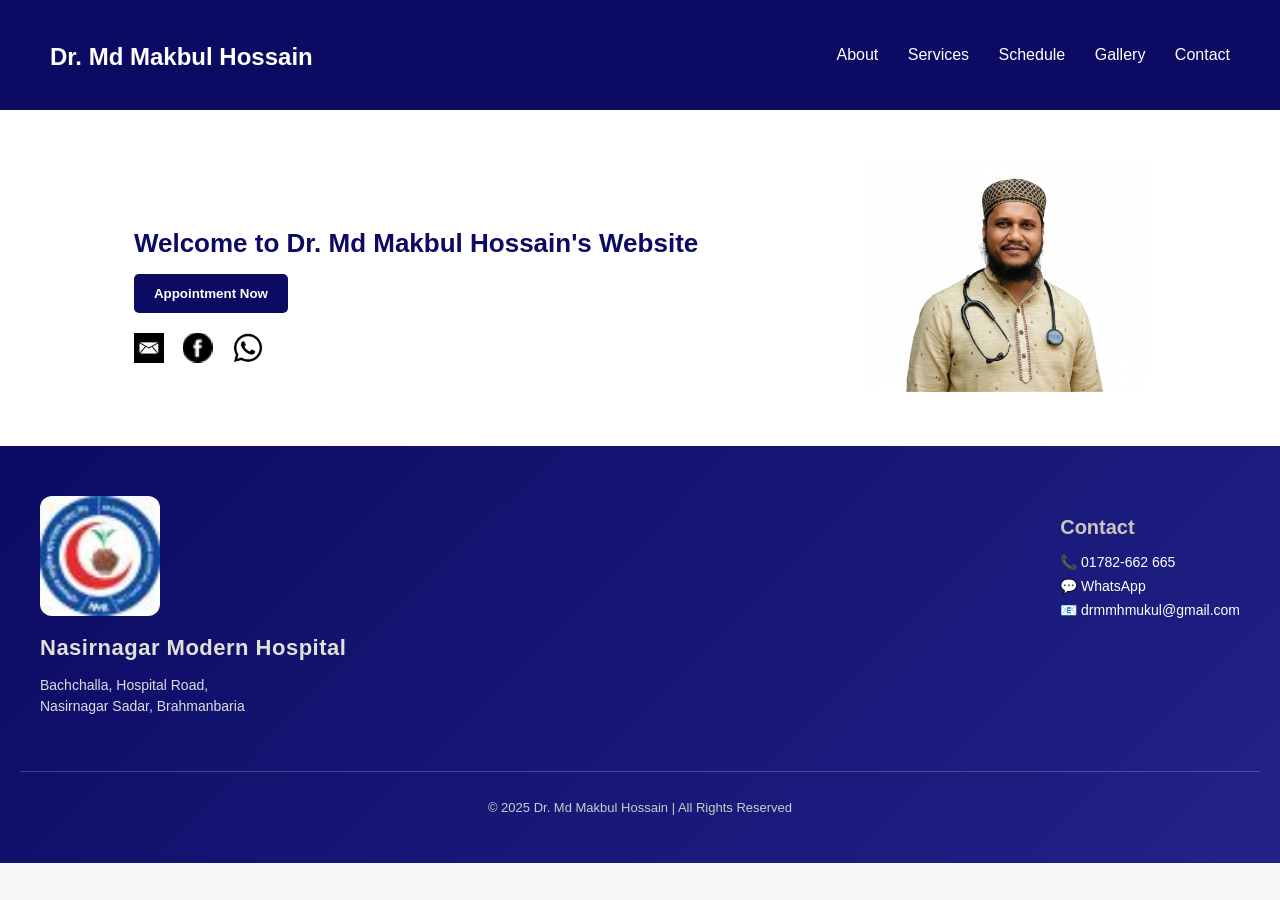
==== index.html @ ace00e94 "Initial-Cleaned All files" ====
<!DOCTYPE html>
<html lang="en">
<head>
  <meta charset="UTF-8" />
  <meta name="viewport" content="width=device-width, initial-scale=1.0"/>
  <title>DR.MD MAKBUL HOSSAIN - personal website</title>
  <link rel="stylesheet" href="assets/style.css">
  <link rel="stylesheet" href="assets/ome.css">
  <link rel="stylesheet" href="assets/ipti.css">
  <link rel="stylesheet" href="assets/maliha.css">
</head>
<body>

<body>

<!-- Header -->
  <header>
    <h1><a href="index.html">Dr. Md Makbul Hossain</a></h1>
    <nav>
      <a href="about.html">About</a>
      <a href="service.html">Services</a>
      <a href="schedule.html">Schedule</a>
      <a href="gallery.html">Gallery</a>
      <a href="contact.html">Contact</a>
    </nav>
  </header>

  <!-- Hero Section -->
  <section class="hero" id="home">
    <div class="hero-text">
      <h2>Welcome to Dr. Md Makbul Hossain's Website</h2>
      <button class="btn" onclick="window.location.href='contact.html'">Appointment Now</button>


      <div class="social-icons">
        <img src="image/msg.jpg" alt="message">
        <img src="image/facebookk.png" alt="facebook">
        <img src="image/whatsappp.png" alt="whatsapp">
      </div>
    </div>
    <div class="hero-img">
      <img src="image/dr1.jpg" alt="Doctor" width="280">
    </div>
  </section>

 <!-- Where footer will appear -->
<div id="footer"></div>

<!-- Load footer.html -->
<script>
  fetch("footer.html")
    .then(response => response.text())
    .then(data => {
      document.getElementById("footer").innerHTML = data;
    });
</script>

</body>
</html>
---- assets/style.css ----
/* =====================================================
   GLOBAL STYLES (Shared across all pages)
===================================================== */
body {
  font-family: Arial, sans-serif;
  margin: 0;
  padding: 0;
  background: #f7f7f7;
  color: #333;
}

h2 {
  color: #0b0b64;
  margin-bottom: 10px;
}

a {
  text-decoration: none;
}

/* =====================================================
   HEADER & NAVBAR (Shared + Hover Effects)
===================================================== */
header {
  display: flex;
  justify-content: space-between;
  align-items: center;
  padding: 15px 50px;
  background-color: #0b0b64; /* Navy blue */
  color: white;
}

header h1 a {
  color: white;
  font-size: 24px;
  font-weight: bold;
  transition: transform 0.3s ease, color 0.3s ease;
}

header h1 a:hover {
  transform: scale(1.15) rotate(-3deg);
  color: #eeede7; /* Gold color on hover */
}

header nav a {
  color: white;
  margin-left: 25px;
  font-weight: 500;
  position: relative;
  padding: 5px 0;
  transition: all 0.3s ease;
}

/* Animated underline for nav links */
header nav a::after {
  content: '';
  position: absolute;
  width: 0;
  height: 2px;
  bottom: 0;
  left: 50%;
  background-color: #eeebdd;
  transition: all 0.3s ease;
  border-radius: 1px;
}

header nav a:hover::after {
  width: 100%;
  left: 0;
}

header nav a:hover {
  transform: translateY(-5px) scale(1.05);
  color: #e4e2d8;
  text-shadow: 0 0 8px #e9e6d9, 0 0 12px #fff;
}



/* =====================================================
   FOOTER (Shared / Enhanced Premium Look)
===================================================== */
.footer {
  background: linear-gradient(135deg, #0b0b64, #222288);
  color: #fff;
  padding: 50px 20px 20px;
  font-family: 'Arial', sans-serif;
  position: relative;
}

.footer-container {
  display: flex;
  flex-wrap: wrap;
  justify-content: space-between;
  max-width: 1200px;
  margin: 0 auto;
  gap: 30px;
}

/* Logo Section */
.footer-logo img {
  width: 120px;
  border-radius: 12px;
  margin-bottom: 15px;
  transition: transform 0.3s ease;
}

.footer-logo img:hover {
  transform: scale(1.1);
}

.footer-logo h3 {
  margin: 0 0 10px;
  font-size: 22px;
  font-weight: bold;
  letter-spacing: 0.5px;
  color: #e2e1d8;
}

.footer-logo p {
  line-height: 1.5;
  color: #ddd;
  font-size: 14px;
}

/* Contact Section */
.footer-contact h3 {
  font-size: 20px;
  margin-bottom: 15px;
  color: #c9c7bd;
}

.footer-contact p {
  margin: 8px 0;
  font-size: 14px;
  transition: color 0.3s ease;
}

.footer-contact a {
  color: #fff;
  transition: color 0.3s ease, transform 0.3s ease;
}

.footer-contact a:hover {
  color: #c7c6c2;
  transform: translateX(5px);
}

/* Footer Bottom Bar */
.footer-bottom {
  text-align: center;
  padding: 15px 10px;
  margin-top: 40px;
  border-top: 1px solid rgba(255,255,255,0.2);
  font-size: 13px;
  color: #ccc;
}

/* =====================================================
   RESPONSIVE - HEADER & NAVBAR (Shared)
===================================================== */
@media (max-width: 768px) {
  header {
    flex-direction: column;
    gap: 15px;
    text-align: center;
  }

  header nav a {
    margin-left: 10px;
  }
}



/* =====================================================
   RESPONSIVE - FOOTER (Shared)
===================================================== */
@media (max-width: 768px) {
  .footer-container {
    flex-direction: column;
    align-items: center;
    text-align: center;
  }

  .footer-logo img {
    margin-bottom: 20px;
  }

  .footer-logo h3, .footer-contact h3 {
    font-size: 18px;
  }
}
---- assets/ome.css ----
/* =====================================================
   HERO SECTION (index.html)
===================================================== */
.hero {
  display: flex;
  align-items: center;
  justify-content: space-around;
  padding: 50px;
  background: white;
}

.hero-text {
  max-width: 50%;
}

.hero-text h2 {
  font-size: 26px;
  margin-bottom: 15px;
}

.btn {
  background: #0b0b64;
  color: white;
  padding: 12px 20px;
  border: none;
  border-radius: 5px;
  cursor: pointer;
  font-weight: bold;
  transition: background 0.3s ease;
}

.btn:hover {
  background: #222288;
}

/* Social Icons */
.social-icons {
  margin-top: 20px;
}

.social-icons img {
  margin-right: 15px;
  width: 30px;
  cursor: pointer;
}

/* =====================================================
   RESPONSIVE - HERO SECTION (index.html)
===================================================== */
@media (max-width: 768px) {
  .hero {
    flex-direction: column;
    text-align: center;
    padding: 30px;
  }

  .hero-text {
    max-width: 100%;
    margin-bottom: 20px;
  }
}

@media (max-width: 480px) {
  .hero-text h2 {
    font-size: 22px;
  }

  .btn {
    padding: 10px 16px;
    font-size: 14px;
  }

  .hero-img img {
    width: 220px;
  }
}


/* =====================================================
   ABOUT SECTION (about.html / index.html)
===================================================== */
.about {
  display: flex;
  justify-content: space-between;
  align-items: flex-start;
  padding: 50px;
  background: white;
  margin-top: 20px;
}

.about-text {
  width: 60%;
}

.about-img img {
  width: 280px;
  border-radius: 10px;
}

.credentials,
.philosophy {
  margin-top: 20px;
}



/* =====================================================
   RESPONSIVE - ABOUT SECTION (about.html / index.html)
===================================================== */
@media (max-width: 768px) {
  .about {
    flex-direction: column;
    align-items: center;
    padding: 30px 20px;
  }

  .about-text {
    width: 100%;
  }

  .about-img img {
    margin-top: 20px;
  }
}

@media (max-width: 480px) {
  .about-text h2 {
    font-size: 24px;
  }
}
---- assets/ipti.css ----
/* =====================================================
   SERVICES PAGE (service.html)
===================================================== */
#services h2 {
  text-align: center;
  font-size: 32px;
  margin: 50px 0 30px;
  font-weight: bold;
  color: #0b0b64;
}

#services .grid {
  display: grid;
  grid-template-columns: repeat(auto-fit, minmax(280px, 1fr));
  gap: 30px;
  padding: 0 50px 50px;
}

#services .card img {
  width: 100%;
  height: 200px;
  object-fit: cover;
  transition: transform 0.3s ease, filter 0.3s ease;
}

#services .card-content h3 {
  font-size: 20px;
  margin-bottom: 15px;
  font-weight: 600;
}

#services .card-content a {
  display: inline-block;
  padding: 10px 22px;
  border-radius: 6px;
  font-weight: bold;
  transition: all 0.3s ease;
}

#services .card-content a:hover {
  background: #ffd700;
  color: #0b0b64;
  transform: scale(1.05);
  box-shadow: 0 4px 15px rgba(0,0,0,0.2);
}

#services .card:hover img {
  transform: scale(1.05);
  filter: brightness(1.05);
}




/* =====================================================
   RESPONSIVE - SERVICES PAGE (service.html)
===================================================== */
@media (max-width: 768px) {
  #services .grid {
    padding: 0 30px 30px;
  }
}

@media (max-width: 480px) {
  #services h2 {
    font-size: 26px;
    margin: 40px 0 20px;
  }

  #services .card-content h3 {
    font-size: 18px;
  }

  #services .card-content a {
    padding: 8px 16px;
    font-size: 14px;
  }

  #services .card img {
    height: 180px;
  }
}

/* =====================================================
   GALLERY / CHARITY /  (grid layout)
===================================================== */
section h2 {
  text-align: center;
  font-size: 28px;
  margin: 40px 0 20px;
  color: #0b0b64;
}

.grid {
  display: grid;
  grid-template-columns: repeat(auto-fit, minmax(280px, 1fr));
  gap: 30px;
  padding: 0 50px 50px;
}

.card {
  background: #fff;
  border-radius: 10px;
  overflow: hidden;
  box-shadow: 0 6px 15px rgba(0,0,0,0.1);
  transition: transform 0.3s ease, box-shadow 0.3s ease;
  position: relative;
}

.card img {
  width: 100%;
  display: block;
  transition: transform 0.3s ease;
}

.card-content {
  padding: 20px;
  text-align: center;
}

.card-content h3 {
  margin-bottom: 15px;
  color: #0b0b64;
}

.card-content a {
  text-decoration: none;
  color: #fff;
  background: #0b0b64;
  padding: 10px 20px;
  border-radius: 5px;
  font-weight: bold;
  transition: background 0.3s ease, transform 0.3s ease;
}

.card-content a:hover {
  background: #ffd700;
  color: #0b0b64;
  transform: scale(1.05);
}

.card:hover {
  transform: translateY(-10px);
  box-shadow: 0 12px 25px rgba(0,0,0,0.2);
}

.card:hover img {
  transform: scale(1.05);
}




/* =====================================================
   RESPONSIVE - GALLERY / CHARITY / 
===================================================== */
@media (max-width: 768px) {
  .grid {
    padding: 0 30px 30px;
    gap: 20px;
  }
}

@media (max-width: 480px) {
  section h2 {
    font-size: 26px;
    margin: 30px 0 15px;
  }

  .card-content h3 {
    font-size: 18px;
    margin-bottom: 10px;
  }

  .card-content a {
    padding: 8px 16px;
    font-size: 14px;
  }

  .card img {
    height: 180px;
  }
}
---- assets/maliha.css ----
/* =====================================================
   SCHEDULE PAGE (schedule.html)
===================================================== */
body.schedule-page {
  background: #f5f8fc;
  color: #222;
}

.container {
  max-width: 900px;
  margin: 30px auto;
  background: white;
  padding: 30px;
  border-radius: 10px;
  box-shadow: 0px 0px 10px rgba(0,0,0,0.1);
}

.doctor-info {
  display: flex;
  align-items: center;
  justify-content: space-between;
  flex-wrap: wrap;
  margin-bottom: 30px;
}

.doctor-info img {
  width: 200px;
  border-radius: 10px;
}

.doctor-details {
  max-width: 600px;
}

.schedule, .contact {
  padding: 20px;
  margin: 20px 0;
  border-radius: 8px;
}

.schedule {
  background: #eaf3ff;
  border-left: 5px solid #0b4c9c;
}

.schedule h3, .contact h3 {
  margin-top: 0;
  color: #0b4c9c;
}

.highlight {
  font-weight: bold;
  color: #0b4c9c;
}

/* =====================================================
   RESPONSIVE - SCHEDULE PAGE (schedule.html)
===================================================== */
@media (max-width: 768px) {
  .doctor-info {
    flex-direction: column;
    align-items: center;
  }

  .doctor-info img {
    margin-bottom: 20px;
  }

  .container {
    padding: 20px;
  }
}

@media (max-width: 480px) {
  .doctor-details h2 {
    font-size: 20px;
  }

  .schedule, .contact {
    padding: 15px;
  }
}


/* =====================================================
   CONTACT PAGE (contact.html)
===================================================== */

/*............code...........*/
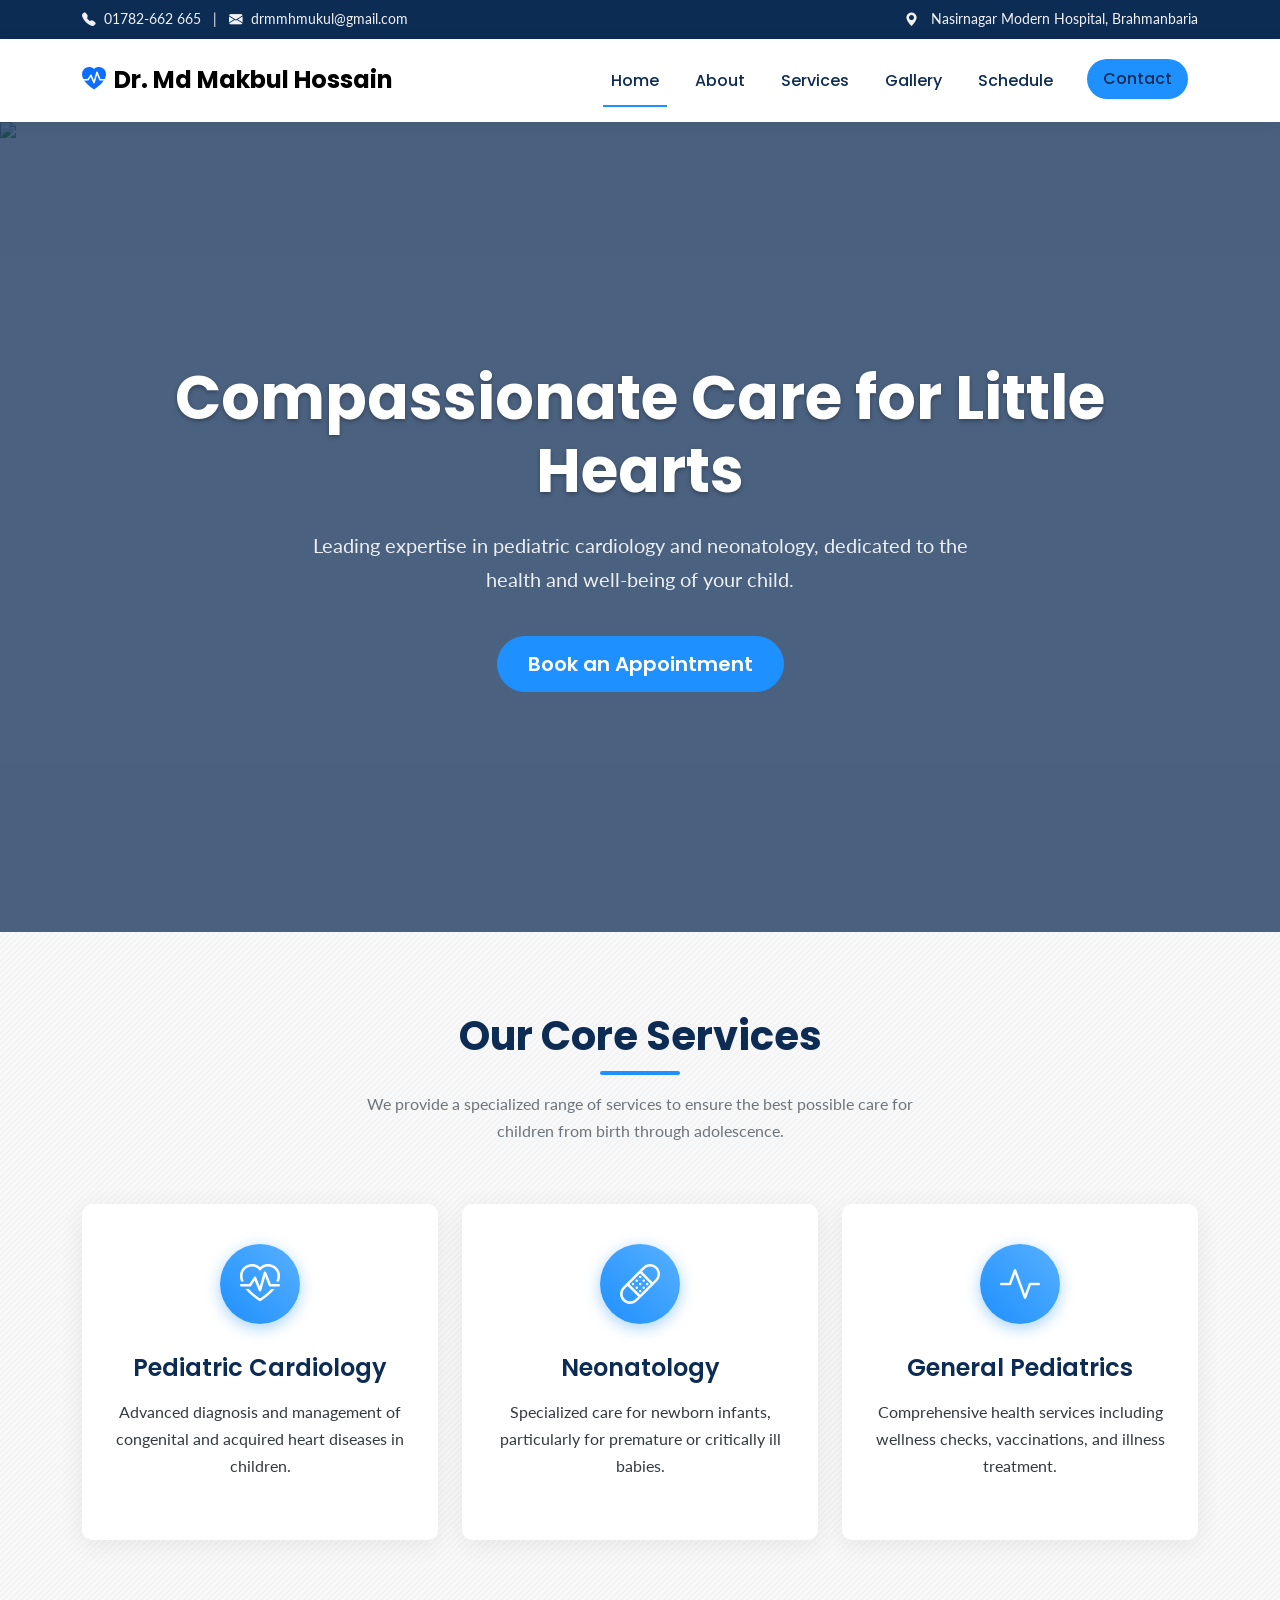
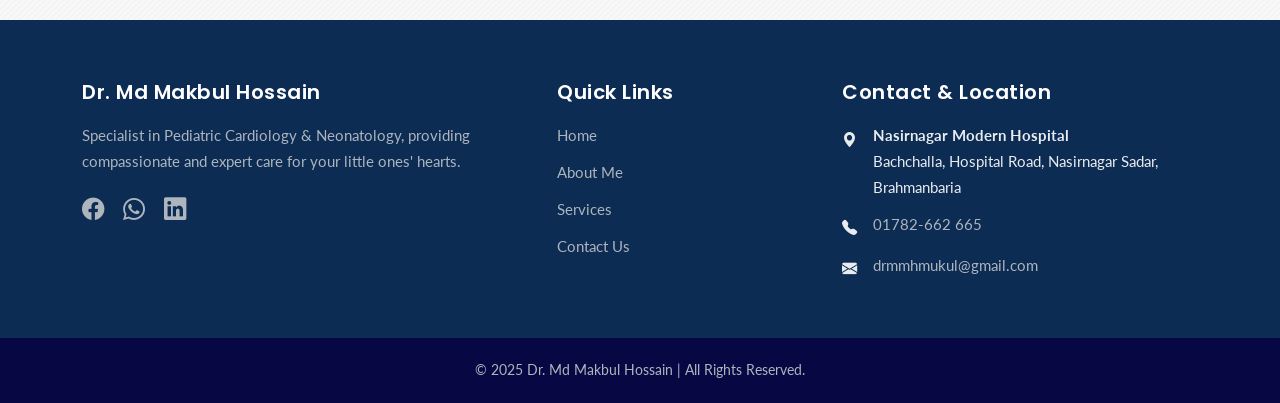
==== commit 786f88ab: "Home and About is updated" ====
--- a/index.html
+++ b/index.html
@@ -1,60 +1,179 @@
-
 <!DOCTYPE html>
 <html lang="en">
 <head>
-  <meta charset="UTF-8" />
-  <meta name="viewport" content="width=device-width, initial-scale=1.0"/>
-  <title>DR.MD MAKBUL HOSSAIN - personal website</title>
-  <link rel="stylesheet" href="assets/style.css">
-  <link rel="stylesheet" href="assets/ome.css">
-  <link rel="stylesheet" href="assets/ipti.css">
-  <link rel="stylesheet" href="assets/maliha.css">
+  <meta charset="UTF-8">
+  <meta name="viewport" content="width=device-width, initial-scale=1.0">
+  <title>Dr. Md Makbul Hossain — Pediatric Cardiologist</title>
+  
+  <!-- Bootstrap CSS -->
+  <link href="https://cdn.jsdelivr.net/npm/bootstrap@5.3.0/dist/css/bootstrap.min.css" rel="stylesheet">
+  <link href="https://cdn.jsdelivr.net/npm/bootstrap-icons@1.11.1/font/bootstrap-icons.css" rel="stylesheet">
+  
+  <!-- AOS Animation Library -->
+  <link href="https://unpkg.com/aos@2.3.1/dist/aos.css" rel="stylesheet">
+  
+  <!-- Custom CSS (Must be last) -->
+  <link rel="stylesheet" href="./assets/ome.css">
 </head>
 <body>
 
-<body>
+  <!-- Top Bar -->
+  <div id="top-bar" class="d-none d-md-block">
+    <div class="container d-flex justify-content-between">
+      <div>
+        <i class="bi bi-telephone-fill me-2"></i><a href="tel:+8801782662665">01782-662 665</a>
+        <span class="mx-2">|</span>
+        <i class="bi bi-envelope-fill me-2"></i><a href="mailto:drmmhmukul@gmail.com">drmmhmukul@gmail.com</a>
+      </div>
+      <div>
+        <i class="bi bi-geo-alt-fill me-2"></i> Nasirnagar Modern Hospital, Brahmanbaria
+      </div>
+    </div>
+  </div>
 
-<!-- Header -->
-  <header>
-    <h1><a href="index.html">Dr. Md Makbul Hossain</a></h1>
-    <nav>
-      <a href="about.html">About</a>
-      <a href="service.html">Services</a>
-      <a href="schedule.html">Schedule</a>
-      <a href="gallery.html">Gallery</a>
-      <a href="contact.html">Contact</a>
-    </nav>
-  </header>
+  <!-- Navbar -->
+  <nav id="navbar" class="navbar navbar-expand-lg navbar-light sticky-top">
+    <div class="container">
+      <a class="navbar-brand" href="index.html">
+        <i class="bi bi-heart-pulse-fill text-primary me-2"></i>Dr. Md Makbul Hossain
+      </a>
+      <button class="navbar-toggler" type="button" data-bs-toggle="collapse" data-bs-target="#navbarNav">
+        <span class="navbar-toggler-icon"></span>
+      </button>
+      <div class="collapse navbar-collapse" id="navbarNav">
+        <ul class="navbar-nav ms-auto">
+          <li class="nav-item"><a class="nav-link active" href="index.html">Home</a></li>
+          <li class="nav-item"><a class="nav-link" href="about.html">About</a></li>
+          <li class="nav-item"><a class="nav-link" href="service.html">Services</a></li>
+          <li class="nav-item"><a class="nav-link" href="gallery.html">Gallery</a></li>
+          <li class="nav-item"><a class="nav-link" href="schedule.html">Schedule</a></li>
+          <li class="nav-item"><a class="nav-link btn btn-primary ms-lg-3 px-3 py-2 text-white mt-2 mt-lg-0" href="contact.html">Contact</a></li>
+        </ul>
+      </div>
+    </div>
+  </nav>
 
   <!-- Hero Section -->
-  <section class="hero" id="home">
-    <div class="hero-text">
-      <h2>Welcome to Dr. Md Makbul Hossain's Website</h2>
-      <button class="btn" onclick="window.location.href='contact.html'">Appointment Now</button>
+<!-- NEW & IMPROVED HERO SECTION -->
+<section id="home" class="hero">
+  <!-- Image Layer (in the background) -->
+  <img src="./image/dr1.jpg" alt="Dr. Md Makbul Hossain" class="hero-background-image">
+  
+  <!-- Dark Overlay -->
+  <div class="hero-overlay"></div>
 
+  <!-- Content Layer (on top) -->
+  <div class="container hero-content">
+    <h1 data-aos="fade-up">Compassionate Care for Little Hearts</h1>
+    <p data-aos="fade-up" data-aos-delay="200">
+      Leading expertise in pediatric cardiology and neonatology, dedicated to the health and well-being of your child.
+    </p>
+    <a href="contact.html" class="btn btn-primary btn-lg" data-aos="fade-up" data-aos-delay="400">Book an Appointment</a>
+  </div>
+</section>
 
-      <div class="social-icons">
-        <img src="image/msg.jpg" alt="message">
-        <img src="image/facebookk.png" alt="facebook">
-        <img src="image/whatsappp.png" alt="whatsapp">
-      </div>
-    </div>
-    <div class="hero-img">
-      <img src="image/dr1.jpg" alt="Doctor" width="280">
+  <!-- Mini Services Section on Home Page -->
+  <section class="page-section bg-pattern">
+    <div class="container">
+        <div class="section-title">
+            <h2>Our Core Services</h2>
+            <p>We provide a specialized range of services to ensure the best possible care for children from birth through adolescence.</p>
+        </div>
+        <div class="row g-4">
+            <div class="col-md-4 d-flex align-items-stretch" data-aos="fade-up">
+                <div class="service-card">
+                    <div class="icon-box"><i class="bi bi-heart-pulse"></i></div>
+                    <h4>Pediatric Cardiology</h4>
+                    <p>Advanced diagnosis and management of congenital and acquired heart diseases in children.</p>
+                </div>
+            </div>
+            <div class="col-md-4 d-flex align-items-stretch" data-aos="fade-up" data-aos-delay="150">
+                <div class="service-card">
+                    <div class="icon-box"><i class="bi bi-bandaid"></i></div>
+                    <h4>Neonatology</h4>
+                    <p>Specialized care for newborn infants, particularly for premature or critically ill babies.</p>
+                </div>
+            </div>
+            <div class="col-md-4 d-flex align-items-stretch" data-aos="fade-up" data-aos-delay="300">
+                <div class="service-card">
+                    <div class="icon-box"><i class="bi bi-activity"></i></div>
+                    <h4>General Pediatrics</h4>
+                    <p>Comprehensive health services including wellness checks, vaccinations, and illness treatment.</p>
+                </div>
+            </div>
+        </div>
     </div>
   </section>
 
- <!-- Where footer will appear -->
-<div id="footer"></div>
 
-<!-- Load footer.html -->
-<script>
-  fetch("footer.html")
-    .then(response => response.text())
-    .then(data => {
-      document.getElementById("footer").innerHTML = data;
+  <!-- Footer -->
+<footer>
+    <div class="container">
+      <div class="row gy-4">
+        
+        <!-- Column 1: About Doctor -->
+        <div class="col-lg-5 col-md-12">
+          <h5>Dr. Md Makbul Hossain</h5>
+          <p>
+            Specialist in Pediatric Cardiology & Neonatology, providing <br>compassionate and expert care for your little ones' hearts.
+          </p>
+          <div class="social-icons mt-3">
+            <a href="https://www.facebook.com/DrMakbul/" aria-label="Facebook"><i class="bi bi-facebook"></i></a>
+            <a href="https://wa.me/8801782662665" target="_blank" aria-label="WhatsApp"><i class="bi bi-whatsapp"></i></a>
+            <a href="#" aria-label="LinkedIn"><i class="bi bi-linkedin"></i></a>
+          </div>
+        </div>
+  
+        <!-- Column 2: Quick Links -->
+        <div class="col-lg-3 col-md-6">
+          <h5>Quick Links</h5>
+          <ul class="list-unstyled">
+            <li><a href="index.html">Home</a></li>
+            <li><a href="about.html">About Me</a></li>
+            <li><a href="services.html">Services</a></li>
+            <li><a href="contact.html">Contact Us</a></li>
+          </ul>
+        </div>
+  
+        <!-- Column 3: Contact & Location -->
+        <div class="col-lg-4 col-md-6">
+          <h5>Contact & Location</h5>
+          <ul class="list-unstyled">
+            <li class="d-flex">
+              <i class="bi bi-geo-alt-fill me-3 mt-1" style="flex-shrink: 0;"></i>
+              <span><strong>Nasirnagar Modern Hospital</strong><br>Bachchalla, Hospital Road, Nasirnagar Sadar, Brahmanbaria</span>
+            </li>
+            <li class="d-flex">
+              <i class="bi bi-telephone-fill me-3 mt-1" style="flex-shrink: 0;"></i>
+              <a href="tel:+8801782662665">01782-662 665</a>
+            </li>
+            <li class="d-flex">
+              <i class="bi bi-envelope-fill me-3 mt-1" style="flex-shrink: 0;"></i>
+              <a href="mailto:drmmhmukul@gmail.com">drmmhmukul@gmail.com</a>
+            </li>
+          </ul>
+        </div>
+  
+      </div>
+    </div>
+    
+    <!-- Copyright Sub-footer -->
+    <div class="footer-bottom">
+      <div class="container">
+        <p class="mb-0">&copy; 2025 Dr. Md Makbul Hossain | All Rights Reserved.</p>
+      </div>
+    </div>
+  </footer>
+
+  <!-- Scripts -->
+  <script src="https://cdn.jsdelivr.net/npm/bootstrap@5.3.0/dist/js/bootstrap.bundle.min.js"></script>
+  <script src="https://unpkg.com/aos@2.3.1/dist/aos.js"></script>
+  <script>
+    AOS.init({
+      duration: 1000,
+      offset: 100,
+      once: true
     });
-</script>
-
+  </script>
 </body>
 </html>
--- a/assets/ome.css
+++ b/assets/ome.css
@@ -1,130 +1,334 @@
-/* =====================================================
-   HERO SECTION (index.html)
-===================================================== */
+/* 1. SETUP & VARIABLES */
+@import url('https://fonts.googleapis.com/css2?family=Poppins:wght@400;500;600;700&family=Lato:wght@400;700&display=swap');
+
+:root {
+  --primary-color: #0d2c54;  /* Deep Corporate Blue */
+  --secondary-color: #1e90ff; /* Vibrant Accent Blue */
+  --light-bg: #f8f9fa;
+  --text-dark: #343a40;
+  --text-light: #f1f2f6;
+  --font-heading: 'Poppins', sans-serif;
+  --font-body: 'Lato', sans-serif;
+}
+
+body {
+  font-family: var(--font-body);
+  color: var(--text-dark);
+  background-color: #ffffff;
+  line-height: 1.7;
+}
+
+h1, h2, h3, h4, h5, h6 {
+  font-family: var(--font-heading);
+  font-weight: 600;
+  color: var(--primary-color);
+}
+
+/* 2. REUSABLE COMPONENTS */
+.btn-primary {
+  background-color: var(--secondary-color);
+  border-color: var(--secondary-color);
+  padding: 12px 30px;
+  font-weight: 600;
+  font-family: var(--font-heading);
+  border-radius: 50px;
+  transition: all 0.3s ease;
+}
+.btn-primary:hover {
+  background-color: #0073e6;
+  border-color: #0073e6;
+  transform: translateY(-3px);
+  box-shadow: 0 4px 15px rgba(30, 144, 255, 0.3);
+}
+
+.page-section {
+  padding: 80px 0;
+}
+.section-title {
+  text-align: center;
+  margin-bottom: 60px;
+}
+.section-title h2 {
+  font-size: 2.5rem;
+  font-weight: 700;
+  position: relative;
+  padding-bottom: 15px;
+}
+.section-title h2::after {
+  content: '';
+  position: absolute;
+  bottom: 0;
+  left: 50%;
+  transform: translateX(-50%);
+  width: 80px;
+  height: 4px;
+  background: var(--secondary-color);
+  border-radius: 2px;
+}
+.section-title p {
+  color: #6c757d;
+  max-width: 600px;
+  margin: 15px auto 0;
+}
+
+/* 3. HEADER & NAVIGATION */
+#top-bar {
+  background: var(--primary-color);
+  color: var(--text-light);
+  padding: 8px 0;
+  font-size: 0.85rem;
+}
+#top-bar a {
+  color: var(--text-light);
+  text-decoration: none;
+  transition: 0.3s;
+}
+#top-bar a:hover {
+  color: var(--secondary-color);
+}
+
+.navbar {
+  background-color: white !important;
+  box-shadow: 0 2px 15px rgba(0,0,0,0.08);
+  padding: 1rem 0;
+  transition: all 0.3s ease;
+}
+.navbar-brand {
+  font-family: var(--font-heading);
+  font-weight: 700;
+  font-size: 1.5rem;
+}
+.navbar .nav-link {
+  font-family: var(--font-heading);
+  font-weight: 500;
+  color: var(--primary-color) !important;
+  margin: 0 10px;
+  position: relative;
+  transition: 0.3s;
+}
+.navbar .nav-link::after {
+  content: '';
+  position: absolute;
+  bottom: -5px;
+  left: 0;
+  width: 0;
+  height: 2px;
+  background: var(--secondary-color);
+  transition: width 0.3s ease;
+}
+.navbar .nav-link:hover::after,
+.navbar .nav-link.active::after {
+  width: 100%;
+}
+.navbar .btn-primary {
+  padding: 8px 25px;
+}
+
+/* 4. HOME PAGE - HERO SECTION */
 .hero {
+  position: relative; /* Crucial for layering */
+  min-height: 90vh;
   display: flex;
   align-items: center;
-  justify-content: space-around;
-  padding: 50px;
-  background: white;
-}
-
-.hero-text {
-  max-width: 50%;
-}
-
-.hero-text h2 {
-  font-size: 26px;
+  text-align: center;
+  color: white;
+  overflow: hidden; /* Prevents image from spilling out */
+}
+
+.hero-background-image {
+  position: absolute;
+  top: 0;
+  left: 0;
+  width: 100%;
+  height: 100%;
+  object-fit: cover;
+  /* THIS IS THE FIX: We position the image 25% from the top. */
+  /* Adjust this percentage to move the head up or down. */
+  object-position: center 25%; 
+  z-index: 1;
+}
+.hero-content h1 {
+  font-size: 3.8rem;
+  font-weight: 700;
+  color: white;
+  text-shadow: 0 2px 4px rgba(0,0,0,0.3);
+}
+.hero-content p {
+  font-size: 1.25rem;
+  max-width: 700px;
+  margin: 20px auto 40px;
+  color: rgba(255,255,255,0.9);
+}
+
+.hero-overlay {
+  position: absolute;
+  top: 0;
+  left: 0;
+  width: 100%;
+  height: 100%;
+  background-color: rgba(13, 44, 84, 0.75); /* The dark blue overlay */
+  z-index: 2;
+}
+
+.hero-content {
+  position: relative; /* Ensures content is on top */
+  z-index: 3;
+}
+
+/* 5. SERVICES SECTION */
+.service-card {
+  background: #ffffff;
+  padding: 40px 30px;
+  border-radius: 10px;
+  text-align: center;
+  box-shadow: 0 5px 25px rgba(0,0,0,0.07);
+  transition: all 0.3s ease;
+  border-bottom: 4px solid transparent;
+}
+.service-card:hover {
+  transform: translateY(-10px);
+  border-bottom-color: var(--secondary-color);
+}
+.service-card .icon-box {
+  width: 80px;
+  height: 80px;
+  margin: 0 auto 30px;
+  background: linear-gradient(45deg, var(--secondary-color), #58b0ff);
+  border-radius: 50%;
+  display: flex;
+  align-items: center;
+  justify-content: center;
+  font-size: 2.5rem;
+  color: white;
+  box-shadow: 0 4px 15px rgba(30, 144, 255, 0.4);
+}
+.service-card h4 {
   margin-bottom: 15px;
 }
 
-.btn {
-  background: #0b0b64;
+/* 6. ABOUT SECTION */
+.about-img {
+  border-radius: 10px;
+  box-shadow: 0 10px 30px rgba(0,0,0,0.1);
+}
+
+
+   footer {
+      background-color: var(--primary-color);
+      color: #e9ecef;
+      padding: 60px 0 0;
+      font-size: 0.95rem;
+    }
+    footer h5 {
+      font-weight: 600;
+      color: white;
+      margin-bottom: 1.2rem;
+      letter-spacing: 0.5px;
+    }
+    footer p {
+      color: #adb5bd;
+    }
+    footer a {
+      color: #adb5bd;
+      text-decoration: none;
+      transition: color 0.3s;
+    }
+    footer a:hover {
+      color: white;
+    }
+    footer .list-unstyled li {
+      margin-bottom: 0.7rem;
+    }
+    footer .social-icons a {
+      font-size: 1.4rem;
+      margin-right: 15px;
+      color: #adb5bd;
+    }
+    footer .social-icons a:hover {
+      color: var(--secondary-color);
+    }
+    .footer-bottom {
+      background-color: #070744;
+      padding: 20px 0;
+      margin-top: 40px;
+      text-align: center;
+      color: #adb5bd;
+      font-size: 0.9rem;
+    }
+
+/* Add these styles to the bottom of your style.css file */
+
+/* 8. GENERIC PAGE HEADER */
+.page-header {
+  background: linear-gradient(rgba(13, 44, 84, 0.9), rgba(13, 44, 84, 0.9)), url('https://images.unsplash.com/photo-1551601651-2a8555f1a136?q=80&w=2070&auto=format&fit=crop') no-repeat center center/cover;
+  padding: 80px 0;
+  text-align: center;
+}
+.page-header h1 {
   color: white;
-  padding: 12px 20px;
-  border: none;
-  border-radius: 5px;
-  cursor: pointer;
-  font-weight: bold;
-  transition: background 0.3s ease;
-}
-
-.btn:hover {
-  background: #222288;
-}
-
-/* Social Icons */
-.social-icons {
-  margin-top: 20px;
-}
-
-.social-icons img {
-  margin-right: 15px;
-  width: 30px;
-  cursor: pointer;
-}
-
-/* =====================================================
-   RESPONSIVE - HERO SECTION (index.html)
-===================================================== */
-@media (max-width: 768px) {
-  .hero {
-    flex-direction: column;
-    text-align: center;
-    padding: 30px;
-  }
-
-  .hero-text {
-    max-width: 100%;
-    margin-bottom: 20px;
-  }
-}
-
-@media (max-width: 480px) {
-  .hero-text h2 {
-    font-size: 22px;
-  }
-
-  .btn {
-    padding: 10px 16px;
-    font-size: 14px;
-  }
-
-  .hero-img img {
-    width: 220px;
-  }
-}
-
-
-/* =====================================================
-   ABOUT SECTION (about.html / index.html)
-===================================================== */
-.about {
-  display: flex;
-  justify-content: space-between;
-  align-items: flex-start;
-  padding: 50px;
-  background: white;
-  margin-top: 20px;
-}
-
-.about-text {
-  width: 60%;
-}
-
-.about-img img {
-  width: 280px;
-  border-radius: 10px;
-}
-
-.credentials,
-.philosophy {
-  margin-top: 20px;
-}
-
-
-
-/* =====================================================
-   RESPONSIVE - ABOUT SECTION (about.html / index.html)
-===================================================== */
-@media (max-width: 768px) {
-  .about {
-    flex-direction: column;
-    align-items: center;
-    padding: 30px 20px;
-  }
-
-  .about-text {
-    width: 100%;
-  }
-
-  .about-img img {
-    margin-top: 20px;
-  }
-}
-
-@media (max-width: 480px) {
-  .about-text h2 {
-    font-size: 24px;
-  }
-}
+  font-size: 3rem;
+  font-weight: 700;
+}
+.page-header p {
+  color: rgba(255, 255, 255, 0.8);
+  font-size: 1.1rem;
+}
+
+/* 9. ABOUT PAGE SPECIFIC STYLES */
+.about-content h3 {
+  font-size: 2.2rem;
+  font-weight: 700;
+}
+.about-content .credentials {
+  font-family: var(--font-body);
+  font-weight: 700;
+  color: var(--secondary-color);
+  margin-bottom: 20px;
+  display: block;
+}
+.about-content ul {
+  list-style: none;
+  padding-left: 0;
+}
+.about-content ul li {
+  padding-left: 30px;
+  position: relative;
+  margin-bottom: 15px;
+}
+.about-content ul li i {
+  position: absolute;
+  left: 0;
+  top: 5px;
+  color: var(--secondary-color);
+  font-size: 1.2rem;
+}
+
+/* "My Approach" Section */
+.approach-card {
+  text-align: center;
+  padding: 30px 20px;
+}
+.approach-card .icon {
+  font-size: 3rem;
+  color: var(--secondary-color);
+  margin-bottom: 20px;
+}
+.approach-card h4 {
+  margin-bottom: 10px;
+}
+
+/* Call to Action Section */
+.cta-section {
+  background: var(--light-bg);
+  padding: 60px 0;
+  text-align: center;
+}
+/* Add this to the bottom of your style.css file */
+
+/* 10. SUBTLE BACKGROUND PATTERN */
+
+/* Option 1: Subtle Contour Lines (Recommended) */
+.bg-pattern {
+  background-color: #f8f8f8; /* A very light grey base color */
+  background-image: url("data:image/svg+xml,%3Csvg width='6' height='6' viewBox='0 0 6 6' xmlns='http://www.w3.org/2000/svg'%3E%3Cg fill='%23d9dee3' fill-opacity='0.4' fill-rule='evenodd'%3E%3Cpath d='M5 0h1L0 6V5zM6 5v1H5z'/%3E%3C/g%3E%3C/svg%3E");
+}
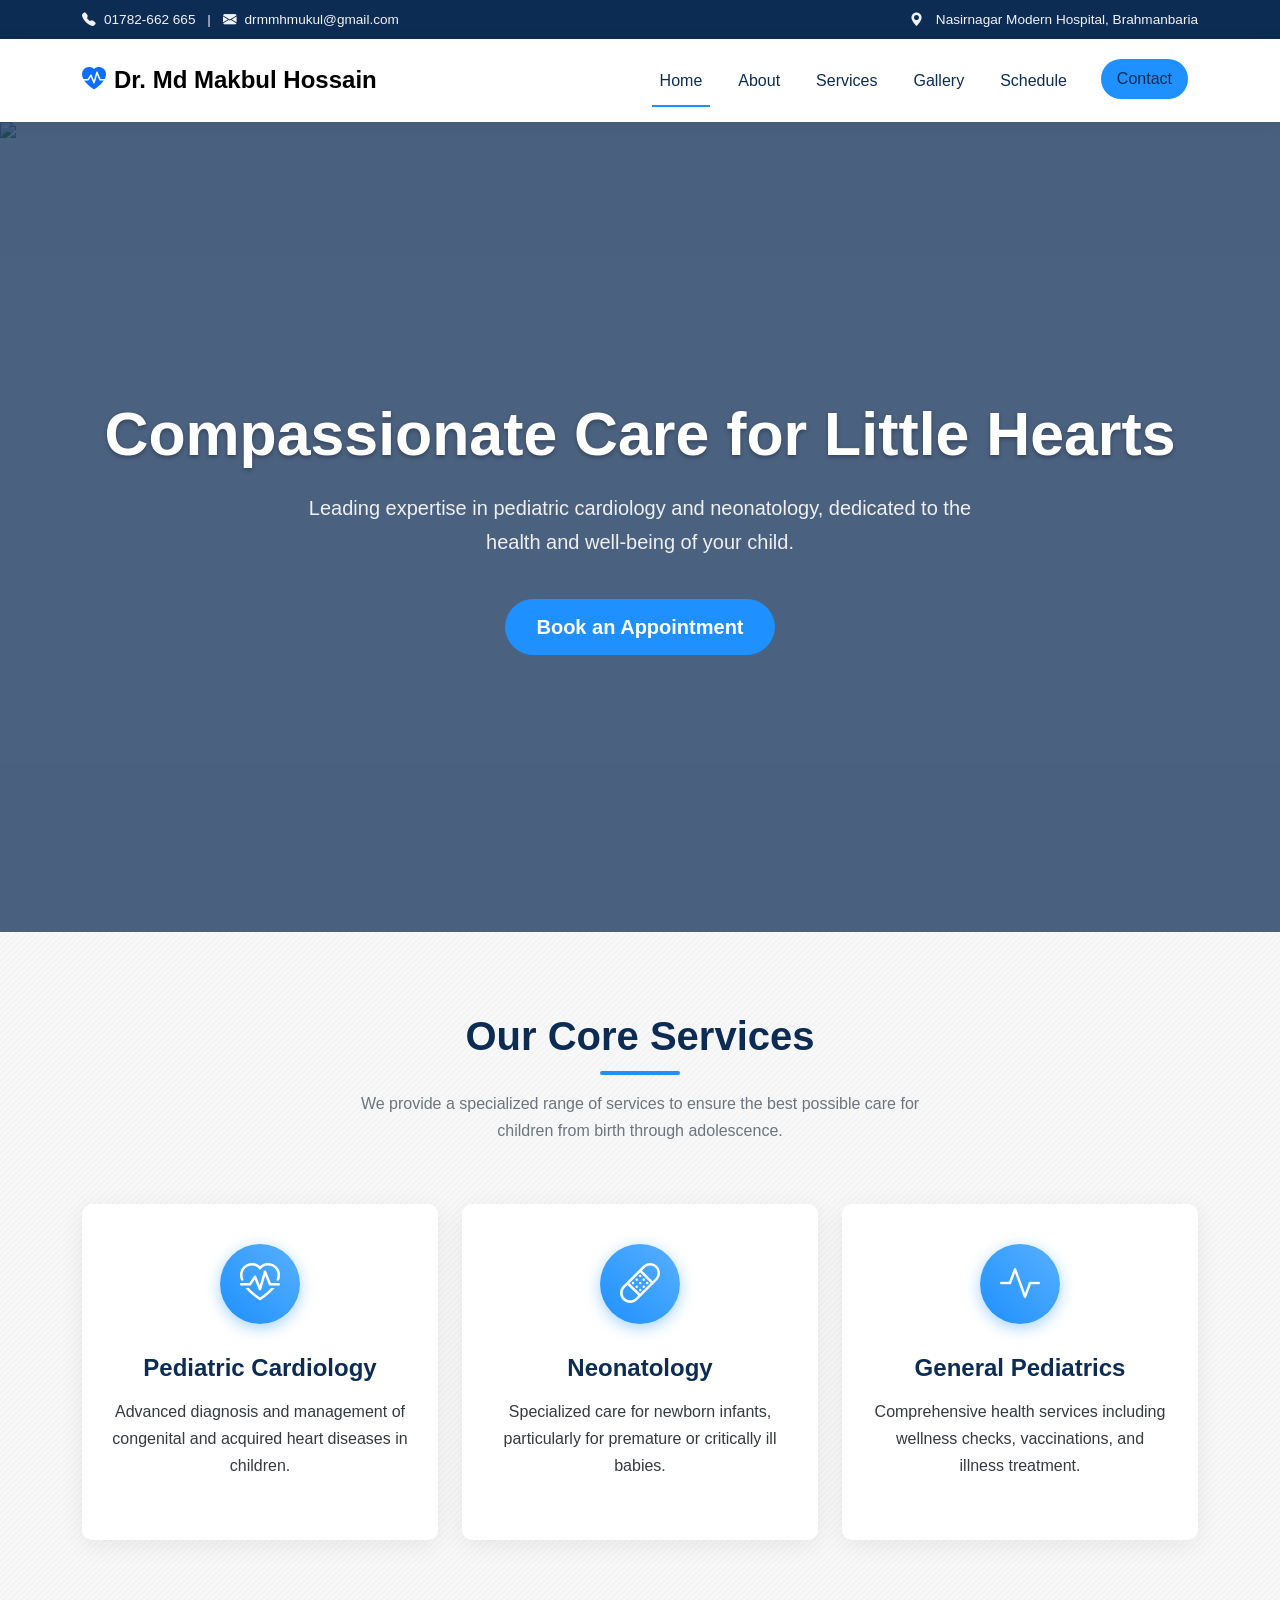
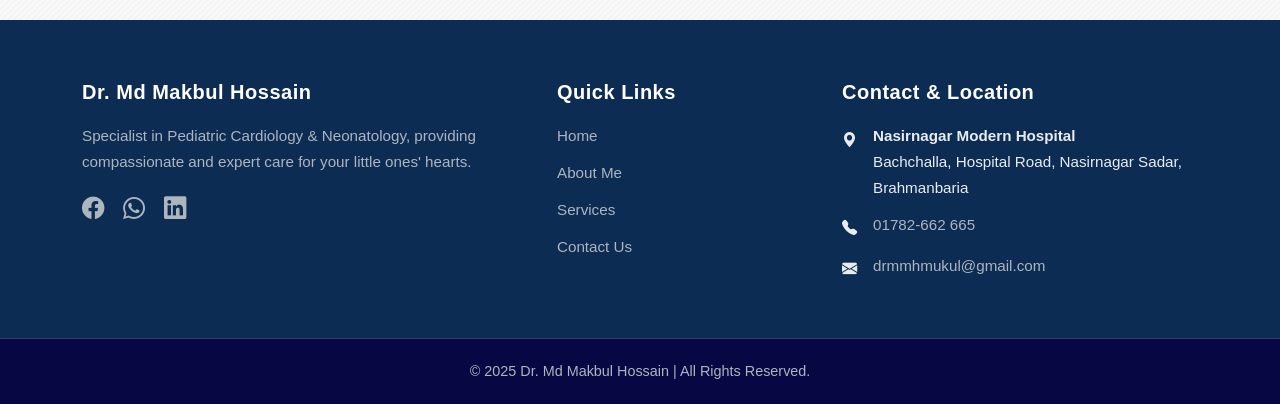
==== commit bfaae80f: "Organized files" ====
--- a/index.html
+++ b/index.html
@@ -3,7 +3,8 @@
 <head>
   <meta charset="UTF-8">
   <meta name="viewport" content="width=device-width, initial-scale=1.0">
-  <title>Dr. Md Makbul Hossain — Pediatric Cardiologist</title>
+  <title>Dr. Md Makbul Hossain</title>
+  <link rel="icon" type="image/png" href="./image/baby.png">
   
   <!-- Bootstrap CSS -->
   <link href="https://cdn.jsdelivr.net/npm/bootstrap@5.3.0/dist/css/bootstrap.min.css" rel="stylesheet">
@@ -13,7 +14,7 @@
   <link href="https://unpkg.com/aos@2.3.1/dist/aos.css" rel="stylesheet">
   
   <!-- Custom CSS (Must be last) -->
-  <link rel="stylesheet" href="./assets/ome.css">
+  <link rel="stylesheet" href="./assets/style.css">
 </head>
 <body>
 
@@ -130,7 +131,7 @@
           <ul class="list-unstyled">
             <li><a href="index.html">Home</a></li>
             <li><a href="about.html">About Me</a></li>
-            <li><a href="services.html">Services</a></li>
+            <li><a href="service.html">Services</a></li>
             <li><a href="contact.html">Contact Us</a></li>
           </ul>
         </div>
--- a/assets/style.css
+++ b/assets/style.css
@@ -0,0 +1,873 @@
+/* =====================================================
+   GLOBAL STYLES (Shared across all pages)
+===================================================== */
+body {
+  font-family: Arial, sans-serif;
+  margin: 0;
+  padding: 0;
+  background: #f7f7f7;
+  color: #333;
+}
+
+h2 {
+  color: #0b0b64;
+  margin-bottom: 10px;
+}
+
+a {
+  text-decoration: none;
+}
+
+/* =====================================================
+   HEADER & NAVBAR (Shared + Hover Effects)
+===================================================== */
+header {
+  display: flex;
+  justify-content: space-between;
+  align-items: center;
+  padding: 15px 50px;
+  background-color: #0b0b64; /* Navy blue */
+  color: white;
+}
+
+header h1 a {
+  color: white;
+  font-size: 24px;
+  font-weight: bold;
+  transition: transform 0.3s ease, color 0.3s ease;
+}
+
+header h1 a:hover {
+  transform: scale(1.15) rotate(-3deg);
+  color: #eeede7; /* Gold color on hover */
+}
+
+header nav a {
+  color: white;
+  margin-left: 25px;
+  font-weight: 500;
+  position: relative;
+  padding: 5px 0;
+  transition: all 0.3s ease;
+}
+
+/* Animated underline for nav links */
+header nav a::after {
+  content: '';
+  position: absolute;
+  width: 0;
+  height: 2px;
+  bottom: 0;
+  left: 50%;
+  background-color: #eeebdd;
+  transition: all 0.3s ease;
+  border-radius: 1px;
+}
+
+header nav a:hover::after {
+  width: 100%;
+  left: 0;
+}
+
+header nav a:hover {
+  transform: translateY(-5px) scale(1.05);
+  color: #e4e2d8;
+  text-shadow: 0 0 8px #e9e6d9, 0 0 12px #fff;
+}
+
+
+
+/* =====================================================
+   FOOTER (Shared / Enhanced Premium Look)
+===================================================== */
+.footer {
+  background: linear-gradient(135deg, #0b0b64, #222288);
+  color: #fff;
+  padding: 50px 20px 20px;
+  font-family: 'Arial', sans-serif;
+  position: relative;
+}
+
+.footer-container {
+  display: flex;
+  flex-wrap: wrap;
+  justify-content: space-between;
+  max-width: 1200px;
+  margin: 0 auto;
+  gap: 30px;
+}
+
+/* Logo Section */
+.footer-logo img {
+  width: 120px;
+  border-radius: 12px;
+  margin-bottom: 15px;
+  transition: transform 0.3s ease;
+}
+
+.footer-logo img:hover {
+  transform: scale(1.1);
+}
+
+.footer-logo h3 {
+  margin: 0 0 10px;
+  font-size: 22px;
+  font-weight: bold;
+  letter-spacing: 0.5px;
+  color: #e2e1d8;
+}
+
+.footer-logo p {
+  line-height: 1.5;
+  color: #ddd;
+  font-size: 14px;
+}
+
+/* Contact Section */
+.footer-contact h3 {
+  font-size: 20px;
+  margin-bottom: 15px;
+  color: #c9c7bd;
+}
+
+.footer-contact p {
+  margin: 8px 0;
+  font-size: 14px;
+  transition: color 0.3s ease;
+}
+
+.footer-contact a {
+  color: #fff;
+  transition: color 0.3s ease, transform 0.3s ease;
+}
+
+.footer-contact a:hover {
+  color: #c7c6c2;
+  transform: translateX(5px);
+}
+
+/* Footer Bottom Bar */
+.footer-bottom {
+  text-align: center;
+  padding: 15px 10px;
+  margin-top: 40px;
+  border-top: 1px solid rgba(255,255,255,0.2);
+  font-size: 13px;
+  color: #ccc;
+}
+
+/* =====================================================
+   RESPONSIVE - HEADER & NAVBAR (Shared)
+===================================================== */
+@media (max-width: 768px) {
+  header {
+    flex-direction: column;
+    gap: 15px;
+    text-align: center;
+  }
+
+  header nav a {
+    margin-left: 10px;
+  }
+}
+
+
+
+/* =====================================================
+   RESPONSIVE - FOOTER (Shared)
+===================================================== */
+@media (max-width: 768px) {
+  .footer-container {
+    flex-direction: column;
+    align-items: center;
+    text-align: center;
+  }
+
+  .footer-logo img {
+    margin-bottom: 20px;
+  }
+
+  .footer-logo h3, .footer-contact h3 {
+    font-size: 18px;
+  }
+}
+
+/* =====================================================
+   SCHEDULE PAGE
+===================================================== */
+/* body.schedule-page {
+  background: #f5f8fc;
+}
+
+body.schedule-page .container {
+  max-width: 900px;
+  margin: 30px auto;
+  background: white;
+  padding: 30px;
+  border-radius: 12px;
+  box-shadow: 0 8px 25px rgba(0,0,0,0.08);
+}
+
+body.schedule-page .doctor-info {
+  display: flex;
+  align-items: center;
+  justify-content: space-between;
+  flex-wrap: wrap;
+  margin-bottom: 40px;
+}
+
+body.schedule-page .doctor-info img {
+  width: 220px;
+  border-radius: 12px;
+  box-shadow: 0 8px 20px rgba(0,0,0,0.1);
+  transition: transform 0.3s;
+}
+
+body.schedule-page .doctor-info img:hover {
+  transform: scale(1.05);
+}
+
+body.schedule-page .doctor-details {
+  max-width: 600px;
+}
+
+body.schedule-page .doctor-details h2 {
+  color: #0b0b64;
+  margin-bottom: 12px;
+  font-size: 30px;
+  font-weight: 700;
+}
+
+body.schedule-page .schedule,
+body.schedule-page .contact {
+  padding: 25px;
+  margin: 25px 0;
+  border-radius: 12px;
+  background: #eaf3ff;
+  border-left: 5px solid #0b4c9c;
+  box-shadow: 0 5px 15px rgba(0,0,0,0.05);
+  transition: transform 0.3s, box-shadow 0.3s, border-left-color 0.3s;
+}
+
+body.schedule-page .schedule:hover,
+body.schedule-page .contact:hover {
+  transform: translateY(-5px);
+  box-shadow: 0 10px 25px rgba(0,0,0,0.15);
+  border-left-color: #ffcc00;
+  cursor: pointer;
+}
+
+body.schedule-page .schedule h3,
+body.schedule-page .contact h3 {
+  margin-top: 0;
+  color: #0b4c9c;
+  font-size: 22px;
+  font-weight: 700;
+}
+
+body.schedule-page .highlight {
+  font-weight: bold;
+  color: #0b4c9c;
+}
+
+body.schedule-page .contact p {
+  display: flex;
+  align-items: center;
+  margin-bottom: 12px;
+  font-size: 16px;
+  transition: transform 0.2s;
+}
+
+body.schedule-page .contact p:hover {
+  transform: scale(1.02);
+}
+
+body.schedule-page .contact img {
+  margin-right: 12px;
+  width: 24px;
+  height: 24px;
+} */
+/* =====================================================
+   SCHEDULE PAGE
+===================================================== */
+.schedule-page-wrapper {
+  background: #f5f8fc;
+  max-width: 900px;
+  margin: 30px auto;
+  background: white;
+  padding: 30px;
+  border-radius: 12px;
+  box-shadow: 0 8px 25px rgba(0,0,0,0.08);
+}
+
+.schedule-page-wrapper .doctor-info {
+  display: flex;
+  align-items: center;
+  justify-content: space-between;
+  flex-wrap: wrap;
+  margin-bottom: 40px;
+}
+
+.schedule-page-wrapper .doctor-info img {
+  width: 220px;
+  border-radius: 12px;
+  box-shadow: 0 8px 20px rgba(0,0,0,0.1);
+  transition: transform 0.3s;
+}
+.schedule-page-wrapper .doctor-info img:hover {
+  transform: scale(1.05);
+}
+
+.schedule-page-wrapper .doctor-details {
+  max-width: 600px;
+}
+
+.schedule-page-wrapper .doctor-details h2 {
+  color: #0b0b64;
+  margin-bottom: 12px;
+  font-size: 30px;
+  font-weight: 700;
+}
+
+.schedule-page-wrapper .schedule,
+.schedule-page-wrapper .contact {
+  padding: 25px;
+  margin: 25px 0;
+  border-radius: 12px;
+  background: #eaf3ff;
+  border-left: 5px solid #0b4c9c;
+  box-shadow: 0 5px 15px rgba(0,0,0,0.05);
+  transition: transform 0.3s, box-shadow 0.3s, border-left-color 0.3s;
+}
+.schedule-page-wrapper .schedule:hover,
+.schedule-page-wrapper .contact:hover {
+  transform: translateY(-5px);
+  box-shadow: 0 10px 25px rgba(0,0,0,0.15);
+  border-left-color: #ffcc00;
+  cursor: pointer;
+}
+
+.schedule-page-wrapper .schedule h3,
+.schedule-page-wrapper .contact h3 {
+  margin-top: 0;
+  color: #0b4c9c;
+  font-size: 22px;
+  font-weight: 700;
+}
+
+.schedule-page-wrapper .highlight {
+  font-weight: bold;
+  color: #0b4c9c;
+}
+
+.schedule-page-wrapper .contact p {
+  display: flex;
+  align-items: center;
+  margin-bottom: 12px;
+  font-size: 16px;
+  transition: transform 0.2s;
+}
+.schedule-page-wrapper .contact p:hover {
+  transform: scale(1.02);
+}
+
+.schedule-page-wrapper .contact img {
+  margin-right: 12px;
+  width: 24px;
+  height: 24px;
+}
+
+@media (max-width: 768px) {
+  .schedule-page-wrapper .doctor-info {
+    flex-direction: column;
+    align-items: center;
+  }
+
+  .schedule-page-wrapper .doctor-info img {
+    margin-bottom: 20px;
+  }
+
+  .schedule-page-wrapper,
+  body.contact-page .contact-section {
+    padding: 20px;
+  }
+}
+
+@media (max-width: 480px) {
+  .schedule-page-wrapper .doctor-details h2,
+  body.contact-page .contact-section h2 {
+    font-size: 22px;
+  }
+
+  .schedule-page-wrapper .schedule,
+  .schedule-page-wrapper .contact,
+  body.contact-page .contact-form input,
+  body.contact-page .contact-form textarea {
+    padding: 12px;
+  }
+
+  .schedule-page-wrapper .contact p {
+    font-size: 14px;
+  }
+}
+
+
+/* =====================================================
+   CONTACT PAGE
+===================================================== */
+body.contact-page .contact-section {
+  background: white;
+  padding: 45px 25px;
+  margin: 30px 0;
+  border-radius: 12px;
+  box-shadow: 0 8px 25px rgba(0,0,0,0.08);
+}
+
+body.contact-page .contact-section h2 {
+  color: #0b0b64;
+  text-align: center;
+  margin-bottom: 25px;
+  font-size: 30px;
+  font-weight: 700;
+}
+
+body.contact-page .contact-section p {
+  text-align: center;
+  margin-bottom: 30px;
+  font-size: 16px;
+}
+
+body.contact-page .form-box {
+  max-width: 600px;
+  margin: 0 auto 30px auto;
+}
+
+body.contact-page .contact-form input,
+body.contact-page .contact-form textarea {
+  width: 100%;
+  padding: 14px 16px;
+  margin-bottom: 16px;
+  border: 1px solid #ccc;
+  border-radius: 8px;
+  font-size: 16px;
+  transition: border 0.3s, box-shadow 0.3s;
+}
+
+body.contact-page .contact-form input:focus,
+body.contact-page .contact-form textarea:focus {
+  border-color: #0b4c9c;
+  outline: none;
+  box-shadow: 0 0 10px rgba(11, 76, 156, 0.3);
+}
+
+body.contact-page .contact-form button {
+  background-color: #0b0b64;
+  color: white;
+  padding: 14px 28px;
+  border: none;
+  border-radius: 8px;
+  cursor: pointer;
+  font-size: 16px;
+  transition: background 0.3s, transform 0.2s;
+}
+
+body.contact-page .contact-form button:hover {
+  background-color: #ffcc00;
+  color: #0b0b64;
+  transform: scale(1.05);
+}
+
+body.contact-page .map-container {
+  max-width: 800px;
+  margin: 0 auto;
+  border-radius: 12px;
+  overflow: hidden;
+  box-shadow: 0 8px 25px rgba(0,0,0,0.08);
+}
+
+body.contact-page iframe {
+  width: 100%;
+  height: 350px;
+  border: 0;
+  border-radius: 8px;
+}
+
+/* =====================================================
+   RESPONSIVE DESIGN
+===================================================== */
+@media (max-width: 768px) {
+  body.schedule-page .doctor-info {
+    flex-direction: column;
+    align-items: center;
+  }
+
+  body.schedule-page .doctor-info img {
+    margin-bottom: 20px;
+  }
+
+  body.schedule-page .container,
+  body.contact-page .contact-section {
+    padding: 20px;
+  }
+}
+
+@media (max-width: 480px) {
+  body.schedule-page .doctor-details h2,
+  body.contact-page .contact-section h2 {
+    font-size: 22px;
+  }
+
+  body.schedule-page .schedule,
+  body.schedule-page .contact,
+  body.contact-page .contact-form input,
+  body.contact-page .contact-form textarea {
+    padding: 12px;
+  }
+
+  header nav a {
+    margin-left: 15px;
+    font-size: 14px;
+  }
+
+  body.schedule-page .contact p {
+    font-size: 14px;
+  }
+}
+
+/*===========================================
+==========================================*/
+/* 1. SETUP & VARIABLES */
+@import url('https://fonts.googleapis.com/css2?family=Poppins:wght@400;500;600;700&family=Lato:wght@400;700&display=swap');
+
+:root {
+  --primary-color: #0d2c54;  /* Deep Corporate Blue */
+  --secondary-color: #1e90ff; /* Vibrant Accent Blue */
+  --light-bg: #f8f9fa;
+  --text-dark: #343a40;
+  --text-light: #f1f2f6;
+  --font-heading: 'Poppins', sans-serif;
+  --font-body: 'Lato', sans-serif;
+}
+
+body {
+  font-family: var(--font-body);
+  color: var(--text-dark);
+  background-color: #ffffff;
+  line-height: 1.7;
+}
+
+h1, h2, h3, h4, h5, h6 {
+  font-family: var(--font-heading);
+  font-weight: 600;
+  color: var(--primary-color);
+}
+
+/* 2. REUSABLE COMPONENTS */
+.btn-primary {
+  background-color: var(--secondary-color);
+  border-color: var(--secondary-color);
+  padding: 12px 30px;
+  font-weight: 600;
+  font-family: var(--font-heading);
+  border-radius: 50px;
+  transition: all 0.3s ease;
+}
+.btn-primary:hover {
+  background-color: #0073e6;
+  border-color: #0073e6;
+  transform: translateY(-3px);
+  box-shadow: 0 4px 15px rgba(30, 144, 255, 0.3);
+}
+
+.page-section {
+  padding: 80px 0;
+}
+.section-title {
+  text-align: center;
+  margin-bottom: 60px;
+}
+.section-title h2 {
+  font-size: 2.5rem;
+  font-weight: 700;
+  position: relative;
+  padding-bottom: 15px;
+}
+.section-title h2::after {
+  content: '';
+  position: absolute;
+  bottom: 0;
+  left: 50%;
+  transform: translateX(-50%);
+  width: 80px;
+  height: 4px;
+  background: var(--secondary-color);
+  border-radius: 2px;
+}
+.section-title p {
+  color: #6c757d;
+  max-width: 600px;
+  margin: 15px auto 0;
+}
+
+/* 3. HEADER & NAVIGATION */
+#top-bar {
+  background: var(--primary-color);
+  color: var(--text-light);
+  padding: 8px 0;
+  font-size: 0.85rem;
+}
+#top-bar a {
+  color: var(--text-light);
+  text-decoration: none;
+  transition: 0.3s;
+}
+#top-bar a:hover {
+  color: var(--secondary-color);
+}
+
+.navbar {
+  background-color: white !important;
+  box-shadow: 0 2px 15px rgba(0,0,0,0.08);
+  padding: 1rem 0;
+  transition: all 0.3s ease;
+}
+.navbar-brand {
+  font-family: var(--font-heading);
+  font-weight: 700;
+  font-size: 1.5rem;
+}
+.navbar .nav-link {
+  font-family: var(--font-heading);
+  font-weight: 500;
+  color: var(--primary-color) !important;
+  margin: 0 10px;
+  position: relative;
+  transition: 0.3s;
+}
+.navbar .nav-link::after {
+  content: '';
+  position: absolute;
+  bottom: -5px;
+  left: 0;
+  width: 0;
+  height: 2px;
+  background: var(--secondary-color);
+  transition: width 0.3s ease;
+}
+.navbar .nav-link:hover::after,
+.navbar .nav-link.active::after {
+  width: 100%;
+}
+.navbar .btn-primary {
+  padding: 8px 25px;
+}
+
+/* 4. HOME PAGE - HERO SECTION */
+.hero {
+  position: relative; /* Crucial for layering */
+  min-height: 90vh;
+  display: flex;
+  align-items: center;
+  text-align: center;
+  color: white;
+  overflow: hidden; /* Prevents image from spilling out */
+}
+
+.hero-background-image {
+  position: absolute;
+  top: 0;
+  left: 0;
+  width: 100%;
+  height: 100%;
+  object-fit: cover;
+  /* THIS IS THE FIX: We position the image 25% from the top. */
+  /* Adjust this percentage to move the head up or down. */
+  object-position: center 25%; 
+  z-index: 1;
+}
+.hero-content h1 {
+  font-size: 3.8rem;
+  font-weight: 700;
+  color: white;
+  text-shadow: 0 2px 4px rgba(0,0,0,0.3);
+}
+.hero-content p {
+  font-size: 1.25rem;
+  max-width: 700px;
+  margin: 20px auto 40px;
+  color: rgba(255,255,255,0.9);
+}
+
+.hero-overlay {
+  position: absolute;
+  top: 0;
+  left: 0;
+  width: 100%;
+  height: 100%;
+  background-color: rgba(13, 44, 84, 0.75); /* The dark blue overlay */
+  z-index: 2;
+}
+
+.hero-content {
+  position: relative; /* Ensures content is on top */
+  z-index: 3;
+}
+
+/* 5. SERVICES SECTION */
+.service-card {
+  background: #ffffff;
+  padding: 40px 30px;
+  border-radius: 10px;
+  text-align: center;
+  box-shadow: 0 5px 25px rgba(0,0,0,0.07);
+  transition: all 0.3s ease;
+  border-bottom: 4px solid transparent;
+}
+.service-card:hover {
+  transform: translateY(-10px);
+  border-bottom-color: var(--secondary-color);
+}
+.service-card .icon-box {
+  width: 80px;
+  height: 80px;
+  margin: 0 auto 30px;
+  background: linear-gradient(45deg, var(--secondary-color), #58b0ff);
+  border-radius: 50%;
+  display: flex;
+  align-items: center;
+  justify-content: center;
+  font-size: 2.5rem;
+  color: white;
+  box-shadow: 0 4px 15px rgba(30, 144, 255, 0.4);
+}
+.service-card h4 {
+  margin-bottom: 15px;
+}
+
+/* 6. ABOUT SECTION */
+.about-img {
+  border-radius: 10px;
+  box-shadow: 0 10px 30px rgba(0,0,0,0.1);
+}
+
+
+   footer {
+      background-color: var(--primary-color);
+      color: #e9ecef;
+      padding: 60px 0 0;
+      font-size: 0.95rem;
+    }
+    footer h5 {
+      font-weight: 600;
+      color: white;
+      margin-bottom: 1.2rem;
+      letter-spacing: 0.5px;
+    }
+    footer p {
+      color: #adb5bd;
+    }
+    footer a {
+      color: #adb5bd;
+      text-decoration: none;
+      transition: color 0.3s;
+    }
+    footer a:hover {
+      color: white;
+    }
+    footer .list-unstyled li {
+      margin-bottom: 0.7rem;
+    }
+    footer .social-icons a {
+      font-size: 1.4rem;
+      margin-right: 15px;
+      color: #adb5bd;
+    }
+    footer .social-icons a:hover {
+      color: var(--secondary-color);
+    }
+    .footer-bottom {
+      background-color: #070744;
+      padding: 20px 0;
+      margin-top: 40px;
+      text-align: center;
+      color: #adb5bd;
+      font-size: 0.9rem;
+    }
+
+/* Add these styles to the bottom of your style.css file */
+
+/* 8. GENERIC PAGE HEADER */
+.page-header {
+  background: linear-gradient(rgba(13, 44, 84, 0.9), rgba(13, 44, 84, 0.9)), url('https://images.unsplash.com/photo-1551601651-2a8555f1a136?q=80&w=2070&auto=format&fit=crop') no-repeat center center/cover;
+  padding: 80px 0;
+  text-align: center;
+}
+.page-header h1 {
+  color: white;
+  font-size: 3rem;
+  font-weight: 700;
+}
+.page-header p {
+  color: rgba(255, 255, 255, 0.8);
+  font-size: 1.1rem;
+}
+
+/* 9. ABOUT PAGE SPECIFIC STYLES */
+.about-content h3 {
+  font-size: 2.2rem;
+  font-weight: 700;
+}
+.about-content .credentials {
+  font-family: var(--font-body);
+  font-weight: 700;
+  color: var(--secondary-color);
+  margin-bottom: 20px;
+  display: block;
+}
+.about-content ul {
+  list-style: none;
+  padding-left: 0;
+}
+.about-content ul li {
+  padding-left: 30px;
+  position: relative;
+  margin-bottom: 15px;
+}
+.about-content ul li i {
+  position: absolute;
+  left: 0;
+  top: 5px;
+  color: var(--secondary-color);
+  font-size: 1.2rem;
+}
+
+/* "My Approach" Section */
+.approach-card {
+  text-align: center;
+  padding: 30px 20px;
+}
+.approach-card .icon {
+  font-size: 3rem;
+  color: var(--secondary-color);
+  margin-bottom: 20px;
+}
+.approach-card h4 {
+  margin-bottom: 10px;
+}
+
+/* Call to Action Section */
+.cta-section {
+  background: var(--light-bg);
+  padding: 60px 0;
+  text-align: center;
+}
+/* Add this to the bottom of your style.css file */
+
+/* 10. SUBTLE BACKGROUND PATTERN */
+
+/* Option 1: Subtle Contour Lines (Recommended) */
+.bg-pattern {
+  background-color: #f8f8f8; /* A very light grey base color */
+  background-image: url("data:image/svg+xml,%3Csvg width='6' height='6' viewBox='0 0 6 6' xmlns='http://www.w3.org/2000/svg'%3E%3Cg fill='%23d9dee3' fill-opacity='0.4' fill-rule='evenodd'%3E%3Cpath d='M5 0h1L0 6V5zM6 5v1H5z'/%3E%3C/g%3E%3C/svg%3E");
+}
+
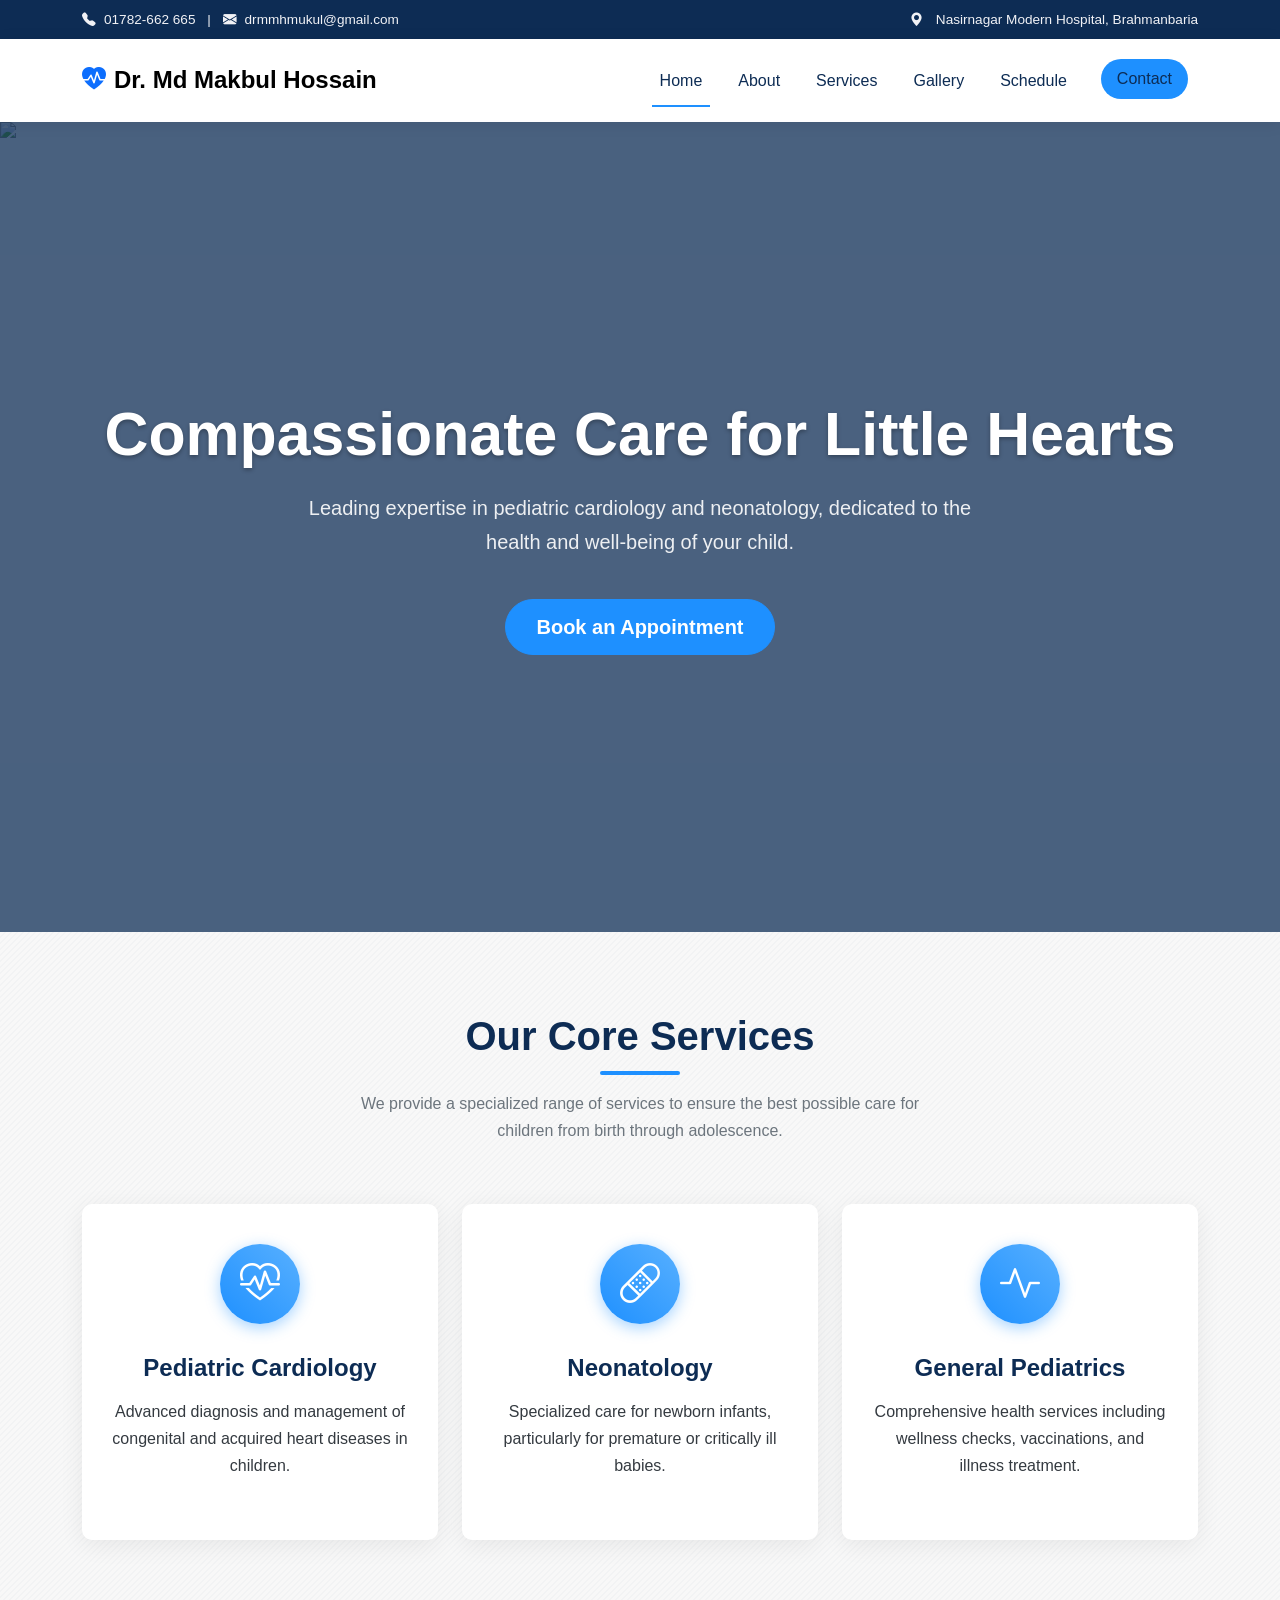
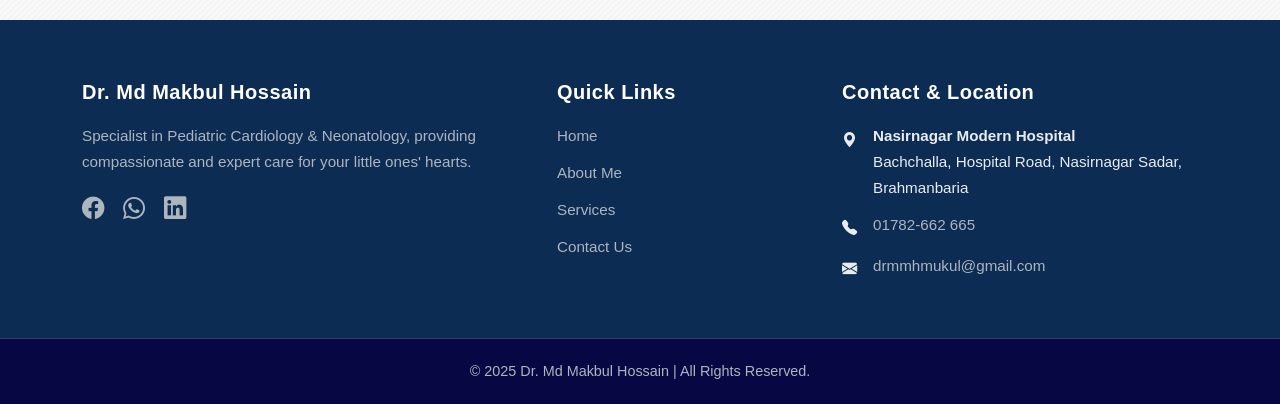
==== commit e0b98cb6: "final work done" ====
--- a/index.html
+++ b/index.html
@@ -45,7 +45,7 @@
         <ul class="navbar-nav ms-auto">
           <li class="nav-item"><a class="nav-link active" href="index.html">Home</a></li>
           <li class="nav-item"><a class="nav-link" href="about.html">About</a></li>
-          <li class="nav-item"><a class="nav-link" href="service.html">Services</a></li>
+          <li class="nav-item"><a class="nav-link" href="services.html">Services</a></li>
           <li class="nav-item"><a class="nav-link" href="gallery.html">Gallery</a></li>
           <li class="nav-item"><a class="nav-link" href="schedule.html">Schedule</a></li>
           <li class="nav-item"><a class="nav-link btn btn-primary ms-lg-3 px-3 py-2 text-white mt-2 mt-lg-0" href="contact.html">Contact</a></li>
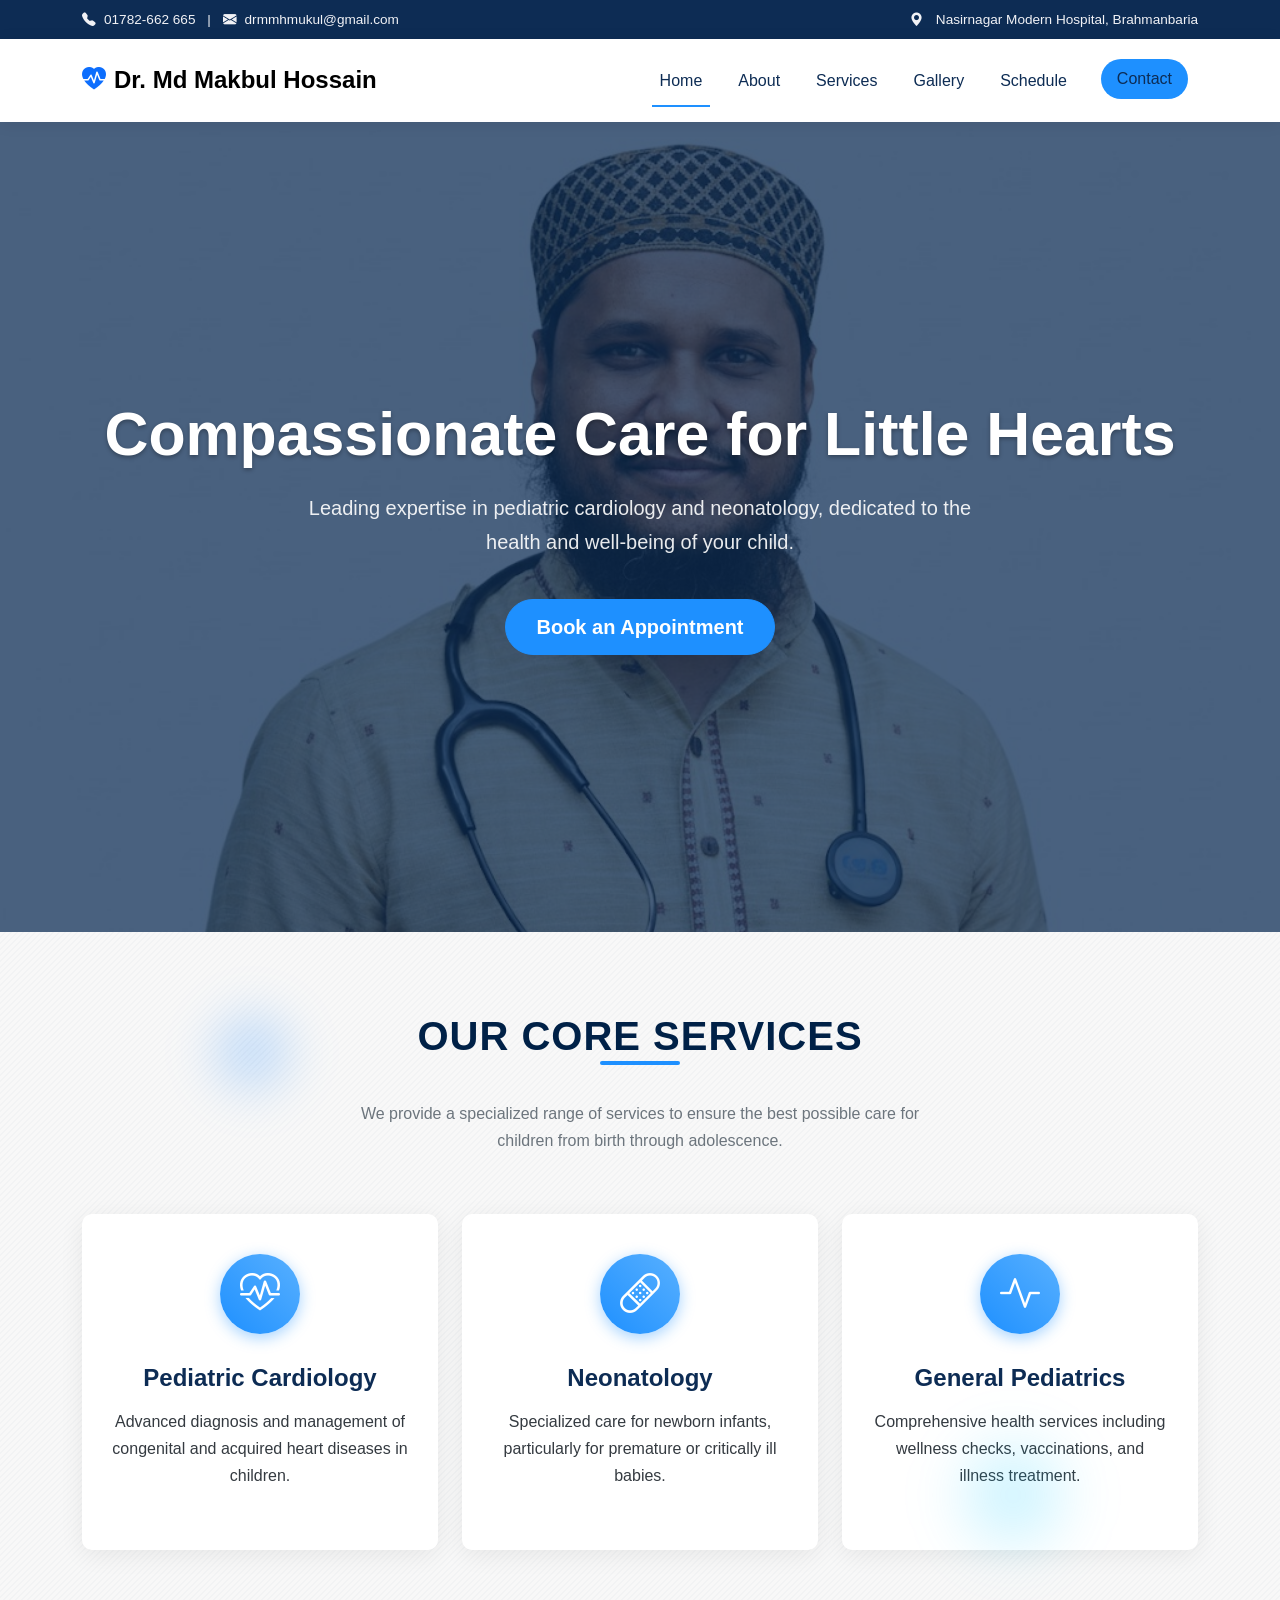
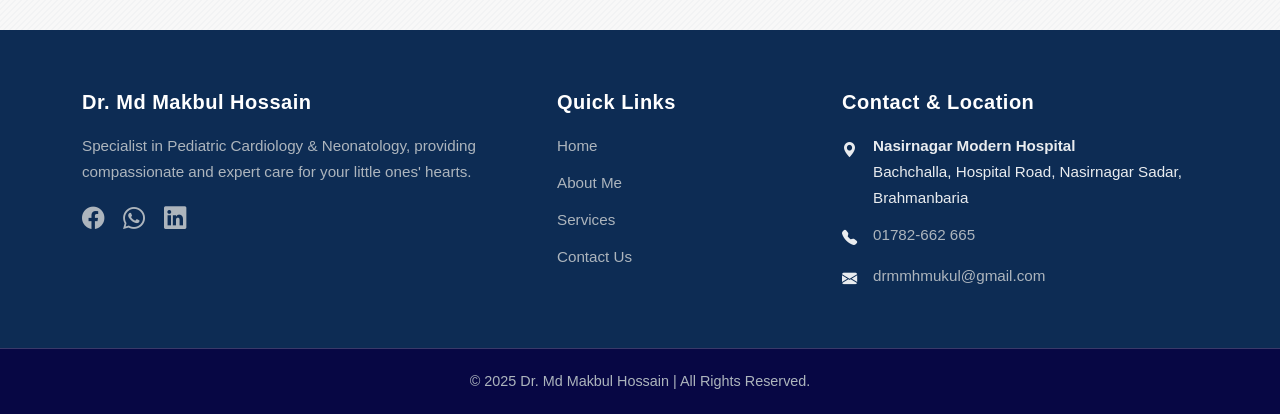
==== commit a969ca9d: "Final commit" ====
--- a/index.html
+++ b/index.html
@@ -45,7 +45,7 @@
         <ul class="navbar-nav ms-auto">
           <li class="nav-item"><a class="nav-link active" href="index.html">Home</a></li>
           <li class="nav-item"><a class="nav-link" href="about.html">About</a></li>
-          <li class="nav-item"><a class="nav-link" href="services.html">Services</a></li>
+          <li class="nav-item"><a class="nav-link" href="service.html">Services</a></li>
           <li class="nav-item"><a class="nav-link" href="gallery.html">Gallery</a></li>
           <li class="nav-item"><a class="nav-link" href="schedule.html">Schedule</a></li>
           <li class="nav-item"><a class="nav-link btn btn-primary ms-lg-3 px-3 py-2 text-white mt-2 mt-lg-0" href="contact.html">Contact</a></li>
--- a/assets/style.css
+++ b/assets/style.css
@@ -870,4 +870,801 @@
   background-color: #f8f8f8; /* A very light grey base color */
   background-image: url("data:image/svg+xml,%3Csvg width='6' height='6' viewBox='0 0 6 6' xmlns='http://www.w3.org/2000/svg'%3E%3Cg fill='%23d9dee3' fill-opacity='0.4' fill-rule='evenodd'%3E%3Cpath d='M5 0h1L0 6V5zM6 5v1H5z'/%3E%3C/g%3E%3C/svg%3E");
 }
-
+/*===========================================
+===========================================
+=============================================
+============================================*/
+/* ===== General Reset ===== */
+
+
+
+/* ===== Horizontal Scroll Grid ===== */
+.scrollable-grid, .event-slider {
+  display: flex;
+  gap: 10px;
+  overflow-x: auto;
+  scroll-behavior: smooth;
+  cursor: grab;
+  scroll-snap-type: x mandatory;
+  padding-bottom: 15px;
+}
+
+.scrollable-grid.active, .event-slider.active {
+  cursor: grabbing;
+}
+
+.card, .event-card {
+  flex: 0 0 280px;
+  background: #fff;
+  border-radius: 18px;
+  box-shadow: 0 6px 15px rgba(0,0,0,0.12);
+  scroll-snap-align: center;
+  transition: transform 0.3s ease, box-shadow 0.3s ease;
+  cursor: pointer;
+}
+
+.card:hover, .event-card:hover {
+  transform: translateY(-5px);
+  box-shadow: 0 15px 30px rgba(0,0,0,0.25);
+}
+
+.card img {
+  width: 100%;
+  height: 180px;
+  object-fit: cover;
+  transition: transform 0.5s ease;
+}
+
+.card:hover img {
+  transform: scale(1.08);
+}
+
+.card-content, .event-card-content {
+  padding: 18px 15px 25px;
+  text-align: center;
+}
+
+.card-content h3, .event-card-content h3 {
+  font-size: 1.2rem;
+  color: #003366;
+  margin-bottom: 10px;
+}
+
+.card-content a {
+  text-decoration: none;
+  color: #005c97;
+  font-weight: 600;
+  border-bottom: 2px solid transparent;
+  transition: 0.3s ease;
+}
+
+.card-content a:hover {
+  color: #003366;
+  border-color: #0078ff;
+}
+
+/* ===== Testimonials / Impact Stories ===== */
+#testimonials {
+  margin-left: 10px;
+  margin-right: 10px;
+  border: radius 10px;;
+  padding: 18px 15px 25px;
+  background: #e6f0fa; /* soft blue background */
+  text-align: center;
+  color: #003366;
+}
+
+#testimonials h2 {
+  font-size: 2.2rem;
+  margin-bottom: 35px;
+  color: #00070a;
+  font-weight: 700;
+  letter-spacing: 1px;
+}
+
+/* Grid */
+.testimonial-grid {
+  display: flex;
+  flex-wrap: wrap;
+  justify-content: center;
+  gap: 20px;
+}
+
+/* Individual cards */
+.testimonial-card {
+  background: #ffffff;
+  border-radius: 12px;
+  padding: 25px 20px;
+  box-shadow: 0 4px 12px rgba(0, 92, 151, 0.2);
+  flex: 1 1 280px;
+  max-width: 300px;
+  transition: transform 0.3s ease, box-shadow 0.3s ease;
+  cursor: pointer;
+}
+
+.testimonial-card:hover {
+  transform: translateY(-6px);
+  box-shadow: 0 10px 25px rgba(0, 92, 151, 0.3);
+}
+
+.testimonial-card p {
+  font-style: italic;
+  font-size: 1rem;
+  color: #004080;
+  margin-bottom: 12px;
+}
+
+.testimonial-card h4 {
+  font-size: 1rem;
+  font-weight: 600;
+  color: #0078ff;
+}
+
+/* Responsive */
+@media (max-width: 768px) {
+  #testimonials h2 {
+    font-size: 1.8rem;
+  }
+
+  .testimonial-card {
+    flex: 1 1 90%;
+    max-width: 90%;
+  }
+}
+
+
+/* ===== Volunteer Splash ===== */
+#volunteer-splash {
+  height: 20px;
+  margin-left: 30px;
+  margin-right: 30px;
+ 
+   background: rgba(255, 255, 255, 0.2); /* semi-transparent */
+  backdrop-filter: blur(12px); /* frosted glass blur */
+  -webkit-backdrop-filter: blur(12px);
+  border-radius: 15px;
+  display: flex;
+  justify-content: center;
+  align-items: center;
+  text-align: center;
+  color: #fff;
+}
+
+#volunteer-splash h2 {
+  font-size: 3rem;
+  margin-bottom: 15px;
+}
+
+#volunteer-splash p {
+  font-size: 1.2rem;
+  margin-bottom: 25px;
+  color: #e0f7fa;
+}
+
+#volunteer-splash button {
+  padding: 15px 30px;
+  padding-left: 10px;
+  font-size: 1.2rem;
+  border: none;
+  border-radius: 12px;
+  cursor: pointer;
+  background: linear-gradient(90deg, #97873a, #040f76);
+  color: #fff;
+  font-weight: bold;
+  transition: transform 0.3s ease, box-shadow 0.3s ease;
+}
+
+#volunteer-splash button:hover {
+  transform: scale(1.1);
+  box-shadow: 0 10px 25px rgba(0,0,0,0.3);
+}
+
+/* ===== Volunteer Form ===== */
+.hidden { display: none; }
+
+/* Splash Button */
+#join-btn {
+  padding: 15px 30px;
+  font-size: 1.3rem;
+  background: linear-gradient(90deg, #004080, #0066cc);
+  color: white;
+  border: none;
+  border-radius: 10px;
+  cursor: pointer;
+  transition: transform 0.3s ease;
+}
+
+#join-btn:hover { transform: scale(1.05); }
+
+/* Modal Overlay */
+.modal {
+  position: fixed;
+  top: 0;
+  left: 0;
+  width: 100%;
+  height: 100%;
+  background: rgba(0,0,0,0.6);
+  display: flex;
+  justify-content: center;
+  align-items: center;
+  z-index: 9999;
+}
+
+/* Modal Content */
+.modal-content {
+  background: #e6f0ff;
+  padding: 40px 30px;
+  border-radius: 15px;
+  box-shadow: 0 6px 25px rgba(0,0,50,0.25);
+  max-width: 500px;
+  width: 90%;
+  text-align: center;
+  position: relative;
+}
+
+/* Close Button */
+.close-btn {
+  position: absolute;
+  top: 15px;
+  right: 20px;
+  font-size: 2rem;
+  cursor: pointer;
+  color: #004080;
+}
+
+/* Form Styling */
+#volunteer-form input,
+#volunteer-form button {
+  width: 100%;
+  padding: 12px 15px;
+  margin-bottom: 15px;
+  border-radius: 8px;
+  border: 1px solid #ccc;
+  font-size: 1rem;
+}
+
+#volunteer-form button {
+  background: linear-gradient(90deg, #004080, #0066cc);
+  color: white;
+  border: none;
+  cursor: pointer;
+  font-weight: bold;
+  transition: transform 0.3s ease;
+}
+
+#volunteer-form button:hover { transform: scale(1.05); }
+
+/* Responsive */
+@media(max-width:768px){
+  .modal-content { padding: 30px 20px; }
+}
+
+
+/* Hidden by default */
+.hidden {
+  display: none;
+}
+
+/* Responsive */
+@media(max-width:768px){
+  #volunteer-splash h2 { font-size: 2.2rem; }
+  #volunteer-splash p { font-size: 1rem; }
+  #volunteer-form-section { padding: 40px 15px; }
+}
+
+@media(max-width:480px){
+  #volunteer-splash h2 { font-size: 1.8rem; }
+}
+
+
+/* Stats Grid */
+.stats-grid {
+  display: flex;
+  justify-content: center;
+  flex-wrap: wrap;
+  gap: 30px;
+  margin-top: 25px;
+}
+
+.stats-grid div {
+  background: #fff;
+  padding: 25px 30px;
+  border-radius: 12px;
+  box-shadow: 0 6px 18px rgba(0,0,0,0.1);
+  text-align: center;
+  flex: 1 1 150px;
+  transition: transform 0.3s ease;
+}
+
+.stats-grid div:hover {
+  transform: translateY(-5px);
+  box-shadow: 0 10px 25px rgba(0,0,0,0.15);
+}
+
+.stats-grid h3 {
+  font-size: 2rem;
+  color: #0078ff;
+  margin-bottom: 10px;
+}
+
+/* FAQ */
+.faq-item {
+  max-width: 700px;
+  margin: 15px auto;
+  border-bottom: 1px solid #ddd;
+}
+
+.faq-question {
+  width: 100%;
+  padding: 15px;
+  font-size: 1rem;
+  text-align: left;
+  background: #f5f7fa;
+  border: none;
+  cursor: pointer;
+  transition: background 0.3s ease;
+}
+
+.faq-question:hover {
+  background: #e0f0ff;
+}
+
+.faq-answer {
+  display: none;
+  padding: 10px 15px;
+  background: #fff;
+}
+
+.faq-item.active .faq-answer {
+  display: block;
+}
+
+/* ===== Submit Your Experience Section ===== */
+#submit-testimonial {
+  background:whitesmoke;
+  padding: 60px 20px;
+  text-align: center;
+  border-radius: 20px;
+  margin: 50px auto;
+  max-width: 700px;
+  color: #e0f7fa;
+  position: relative;
+  overflow: hidden;
+}
+
+/* Floating Gradient Orbs */
+#submit-testimonial::before,
+#submit-testimonial::after {
+  content: '';
+  position: absolute;
+  border-radius: 50%;
+  filter: blur(100px);
+  opacity: 0.4;
+}
+
+#submit-testimonial::before {
+  width: 200px;
+  height: 200px;
+  background: #0077b6;  /* royal blue */
+  top: -50px;
+  left: -50px;
+  animation: floatOrb1 6s ease-in-out infinite alternate;
+}
+
+#submit-testimonial::after {
+  width: 250px;
+  height: 250px;
+  background: #00b4d8; /* soft cyan */
+  bottom: -70px;
+  right: -70px;
+  animation: floatOrb2 8s ease-in-out infinite alternate-reverse;
+}
+
+@keyframes floatOrb1 {
+  0% { transform: translateY(0) scale(1); }
+  100% { transform: translateY(20px) scale(1.1); }
+}
+
+@keyframes floatOrb2 {
+  0% { transform: translateY(0) scale(1); }
+  100% { transform: translateY(-25px) scale(1.15); }
+}
+
+/* Section Title */
+#submit-testimonial h2 {
+  font-size: 2.5rem;
+  margin-bottom: 30px;
+  color: #e0f7fa;
+  font-weight: 700;
+  letter-spacing: 1px;
+  text-shadow: 1px 1px 6px rgba(0,0,0,0.4);
+}
+
+/* Form Styling */
+#submit-testimonial form {
+  display: flex;
+  flex-direction: column;
+  gap: 15px;
+  position: relative;
+  z-index: 1; /* Keep form above orbs */
+}
+
+#submit-testimonial input,
+#submit-testimonial textarea {
+  width: 100%;
+  padding: 15px 18px;
+  border-radius: 12px;
+  border: none;
+  font-size: 1rem;
+  outline: none;
+  background: #1b263b; /* dark blue input */
+  color: #e0f7fa;
+  transition: 0.3s ease;
+}
+
+#submit-testimonial input::placeholder,
+#submit-testimonial textarea::placeholder {
+  color: #a8dadc;
+}
+
+#submit-testimonial input:focus,
+#submit-testimonial textarea:focus {
+  box-shadow: 0 0 10px #00b4d8;
+}
+
+/* Submit Button */
+#submit-testimonial button {
+  padding: 15px;
+  border-radius: 12px;
+  border: none;
+  font-weight: bold;
+  background: linear-gradient(90deg, #0077b6, #00b4d8);
+  color: #fff;
+  font-size: 1rem;
+  cursor: pointer;
+  transition: transform 0.3s ease, box-shadow 0.3s ease;
+}
+
+#submit-testimonial button:hover {
+  transform: scale(1.05);
+  box-shadow: 0 8px 20px rgba(0, 180, 216, 0.5);
+}
+
+/* Responsive */
+@media(max-width:768px){
+  #submit-testimonial {
+    padding: 40px 15px;
+  }
+
+  #submit-testimonial h2 {
+    font-size: 2rem;
+  }
+}
+
+/* ===== Volunteer Section ===== */
+#volunteer {
+  background: linear-gradient(135deg, #0d1b2a, #1b263b); /* deep navy gradient */
+  padding: 60px 20px;
+  text-align: center;
+  border-radius: 20px;
+  margin: 50px auto;
+  max-width: 700px;
+  color: #e0f7fa;
+  position: relative;
+  overflow: hidden;
+}
+
+/* Floating Gradient Orbs */
+#volunteer::before,
+#volunteer::after {
+  content: '';
+  position: absolute;
+  border-radius: 50%;
+  filter: blur(100px);
+  opacity: 0.3;
+}
+
+#volunteer::before {
+  width: 180px;
+  height: 180px;
+  background: #0077b6;  /* royal blue */
+  top: -40px;
+  left: -40px;
+  animation: floatOrb1 6s ease-in-out infinite alternate;
+}
+
+#volunteer::after {
+  width: 220px;
+  height: 220px;
+  background: #00b4d8; /* soft cyan */
+  bottom: -60px;
+  right: -60px;
+  animation: floatOrb2 8s ease-in-out infinite alternate-reverse;
+}
+
+@keyframes floatOrb1 {
+  0% { transform: translateY(0) scale(1); }
+  100% { transform: translateY(15px) scale(1.1); }
+}
+
+@keyframes floatOrb2 {
+  0% { transform: translateY(0) scale(1); }
+  100% { transform: translateY(-20px) scale(1.15); }
+}
+
+/* Section Title */
+#volunteer h2 {
+  font-size: 2.5rem;
+  margin-bottom: 30px;
+  color: #e0f7fa;
+  font-weight: 700;
+  letter-spacing: 1px;
+  text-shadow: 1px 1px 6px rgba(0,0,0,0.4);
+}
+
+/* Form Styling */
+#volunteer form {
+  display: flex;
+  flex-direction: column;
+  gap: 15px;
+  position: relative;
+  z-index: 1; /* keep form above orbs */
+}
+
+#volunteer input {
+  width: 100%;
+  padding: 15px 18px;
+  border-radius: 12px;
+  border: none;
+  font-size: 1rem;
+  outline: none;
+  background: #1b263b; /* dark input */
+  color: #e0f7fa;
+  transition: 0.3s ease;
+}
+
+#volunteer input::placeholder {
+  color: #a8dadc;
+}
+
+#volunteer input:focus {
+  box-shadow: 0 0 10px #00b4d8;
+}
+
+/* Submit Button */
+#volunteer button {
+  padding: 15px;
+  border-radius: 12px;
+  border: none;
+  font-weight: bold;
+  background: linear-gradient(90deg, #0077b6, #00b4d8);
+  color: white;
+  font-size: 1rem;
+  cursor: pointer;
+  transition: transform 0.3s ease, box-shadow 0.3s ease;
+}
+
+#volunteer button:hover {
+  transform: scale(1.05);
+  box-shadow: 0 8px 20px rgba(0, 180, 216, 0.5);
+}
+
+/* Responsive */
+@media(max-width:768px){
+  #volunteer {
+    padding: 40px 15px;
+  }
+
+  #volunteer h2 {
+    font-size: 2rem;
+  }
+}
+
+
+/* ===== Charity Section ===== */
+section {
+  padding: 70px 8%;
+  text-align: center;
+  background: linear-gradient(180deg, #f9f9fb, #eef3f9);
+  position: relative;
+}
+
+section h2 {
+  font-size: 2.2rem;
+  margin-bottom: 30px;
+  color: #003366;
+  text-transform: uppercase;
+  letter-spacing: 1px;
+  position: relative;
+}
+
+section h2::after {
+  content: "";
+  width: 90px;
+  height: 4px;
+  background: linear-gradient(90deg, #0078ff, #00c6ff);
+  display: block;
+  margin: 10px auto;
+  border-radius: 3px;
+}
+
+/* ===== Horizontal Scroll Grid ===== */
+section {
+  padding: 50px 20px;
+  text-align: center;
+  background: #f5f7fa;
+}
+
+section h2 {
+  font-size: 2rem;
+  color: #002147;
+  margin-bottom: 25px;
+  position: relative;
+}
+
+.scrollable-grid {
+  display: flex;
+  gap: 20px;
+  overflow-x: auto;
+  scroll-behavior: smooth;
+  cursor: grab;
+  padding-bottom: 15px;
+  scrollbar-width: thin;
+  scrollbar-color: #888 #e0e0e0;
+}
+
+/* For Webkit browsers */
+.scrollable-grid::-webkit-scrollbar {
+  height: 8px;
+}
+.scrollable-grid::-webkit-scrollbar-thumb {
+  background: #888;
+  border-radius: 4px;
+}
+.scrollable-grid::-webkit-scrollbar-thumb:hover {
+  background: #555;
+}
+
+
+/* ===== Card Styling ===== */
+.card {
+  flex: 0 0 280px; /* fixed width for horizontal scroll */
+  background: #fff;
+  border-radius: 18px;
+  box-shadow: 0 6px 15px rgba(0, 0, 0, 0.12);
+  overflow: hidden;
+  perspective: 1000px;
+  transition: transform 0.3s ease, box-shadow 0.3s ease;
+  scroll-snap-align: center;
+  position: relative;
+  cursor: pointer;
+}
+
+
+
+@keyframes gradientMove {
+  0% {background-position: 0% 50%;}
+  50% {background-position: 100% 50%;}
+  100% {background-position: 0% 50%;}
+}
+
+
+/* Glowing edge animation */
+.card::before {
+  content: "";
+  position: absolute;
+  inset: 0;
+  border-radius: 18px;
+  padding: 2px;
+  background: linear-gradient(45deg, #0078ff, #00c6ff, #7dd3fc, #0078ff);
+  background-size: 300% 300%;
+  -webkit-mask: 
+    linear-gradient(#fff 0 0) content-box, 
+    linear-gradient(#fff 0 0);
+  -webkit-mask-composite: xor;
+  mask-composite: exclude;
+  animation: borderFlow 6s linear infinite;
+  opacity: 0;
+  transition: opacity 0.4s ease-in-out;
+}
+
+@keyframes borderFlow {
+  0% { background-position: 0% 50%; }
+  50% { background-position: 100% 50%; }
+  100% { background-position: 0% 50%; }
+}
+
+.card:hover::before {
+  opacity: 1;
+}
+
+.card:hover {
+  transform: rotateY(10deg) rotateX(5deg) scale(1.05);
+  box-shadow: 0 15px 30px rgba(0,0,0,0.3);
+}
+
+.card img {
+  width: 100%;
+  height: 190px;
+  object-fit: cover;
+  transition: transform 0.5s ease;
+}
+
+.card:hover img {
+  transform: scale(1.08);
+}
+
+.card-content {
+  padding: 18px 15px 25px;
+}
+
+.card-content h3 {
+  font-size: 1.2rem;
+  color: #003366;
+  margin-bottom: 10px;
+  font-weight: 600;
+}
+
+.card-content a {
+  text-decoration: none;
+  font-weight: 600;
+  color: #005c97;
+  border-bottom: 2px solid transparent;
+  transition: 0.3s ease;
+}
+
+.card-content a:hover {
+  color: #003366;
+  border-color: #0078ff;
+}
+
+/* ===== Floating Gradient Glow (Unique feature) ===== */
+section::before {
+  content: "";
+  position: absolute;
+  width: 120px;
+  height: 120px;
+  background: radial-gradient(circle, rgba(0,120,255,0.25), transparent 70%);
+  top: 60px;
+  left: 15%;
+  filter: blur(20px);
+  animation: floatGlow 7s ease-in-out infinite alternate;
+}
+
+section::after {
+  content: "";
+  position: absolute;
+  width: 150px;
+  height: 150px;
+  background: radial-gradient(circle, rgba(0,198,255,0.25), transparent 70%);
+  bottom: 60px;
+  right: 15%;
+  filter: blur(25px);
+  animation: floatGlow 9s ease-in-out infinite alternate-reverse;
+}
+
+@keyframes floatGlow {
+  0% { transform: translateY(0px) scale(1); opacity: 0.7; }
+  100% { transform: translateY(-20px) scale(1.2); opacity: 1; }
+}
+
+/* Responsive Adjustments */
+@media (max-width: 768px) {
+  .scrollable-grid {
+    gap: 15px;
+  }
+
+  .card {
+    flex: 0 0 240px;
+  }
+
+  section h2 {
+    font-size: 1.6rem;
+  }
+}
+
+@media (max-width: 480px) {
+  .card {
+    flex: 0 0 210px;
+  }
+}
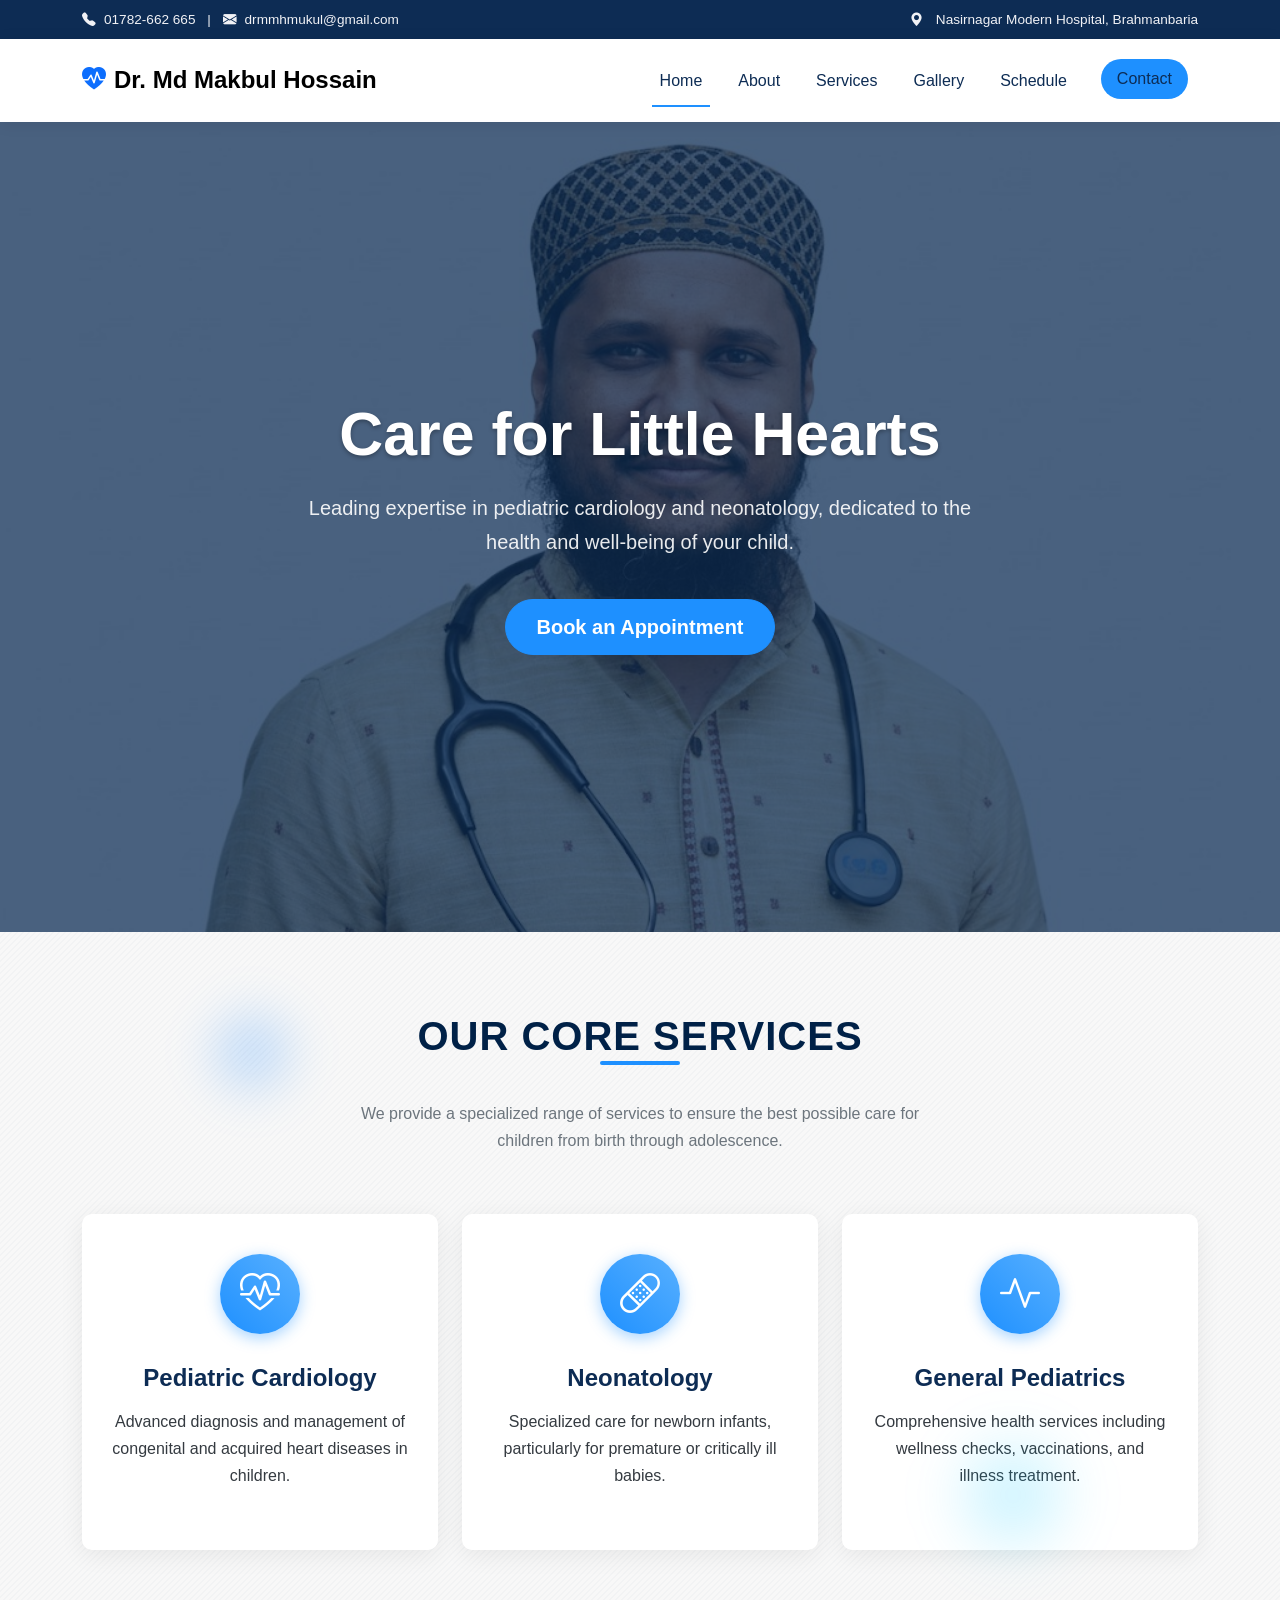
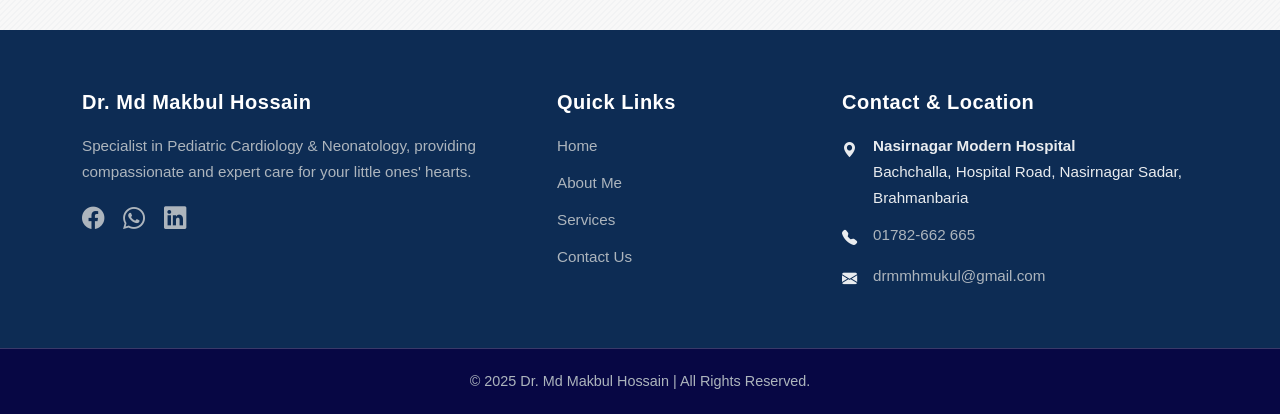
==== commit 6465fd8e: "Update index.html" ====
--- a/index.html
+++ b/index.html
@@ -65,7 +65,7 @@
 
   <!-- Content Layer (on top) -->
   <div class="container hero-content">
-    <h1 data-aos="fade-up">Compassionate Care for Little Hearts</h1>
+    <h1 data-aos="fade-up">Care for Little Hearts</h1>
     <p data-aos="fade-up" data-aos-delay="200">
       Leading expertise in pediatric cardiology and neonatology, dedicated to the health and well-being of your child.
     </p>
@@ -177,4 +177,4 @@
     });
   </script>
 </body>
-</html>+</html>
--- a/assets/style.css
+++ b/assets/style.css
@@ -1510,7 +1510,37 @@
   cursor: grab;
   padding-bottom: 15px;
   scrollbar-width: thin;
-  scrollbar-color: #888 #e0e0e0;
+  scrollbar-color: #578cad #e0e0e0;
+  justify-content: center; /* Center the cards */
+  padding: 20px 0;
+}
+
+.scrollable-grid::-webkit-scrollbar {
+  height: 8px;
+}
+
+.scrollable-grid::-webkit-scrollbar-thumb {
+  background-color: rgba(0, 0, 0, 0.3);
+  border-radius: 4px;
+}
+
+.card {
+  min-width: 270px;
+  background-color: #fff;
+  border-radius: 12px;
+  box-shadow: 0 4px 6px rgba(112, 150, 203, 0.1);
+  overflow: hidden;
+  text-align: center;
+}
+
+.card img {
+  width: 100%;
+  height: 150px;
+  object-fit: cover;
+}
+
+.card-content {
+  padding: 15px;
 }
 
 /* For Webkit browsers */
